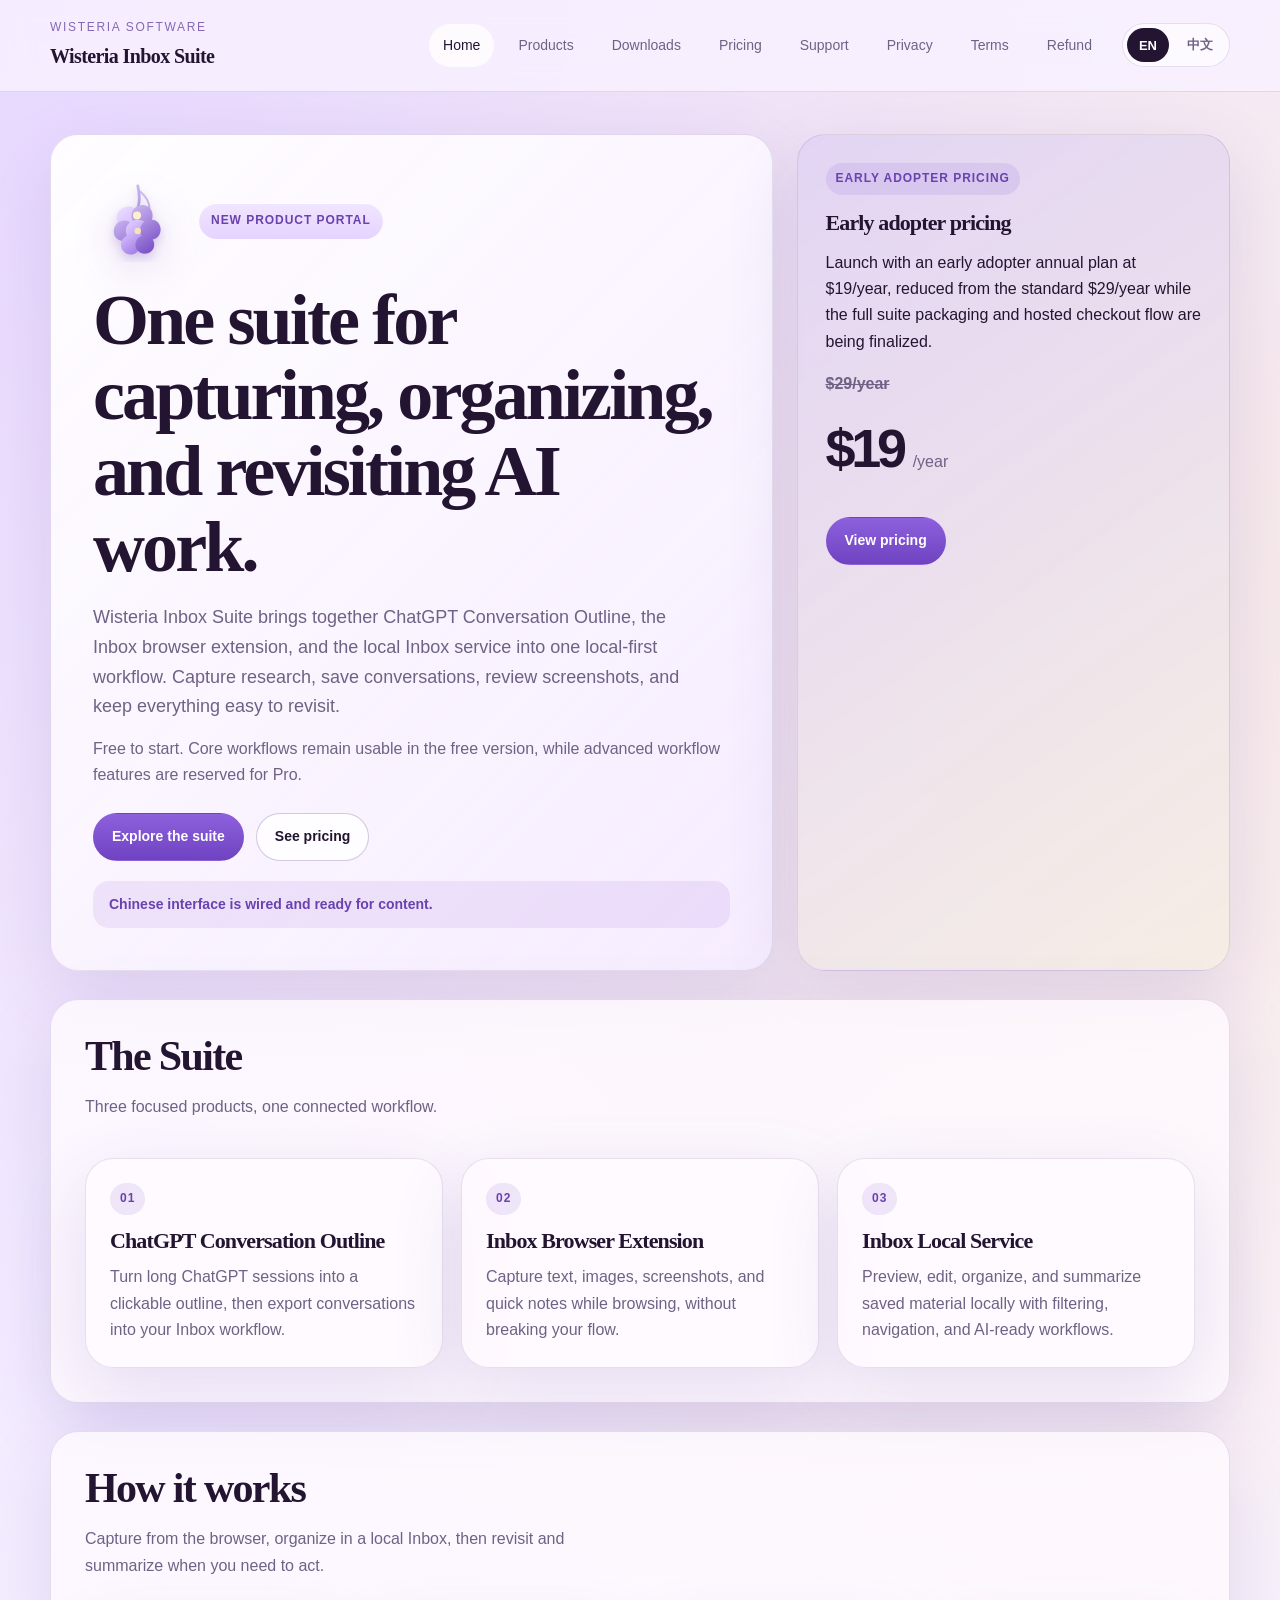
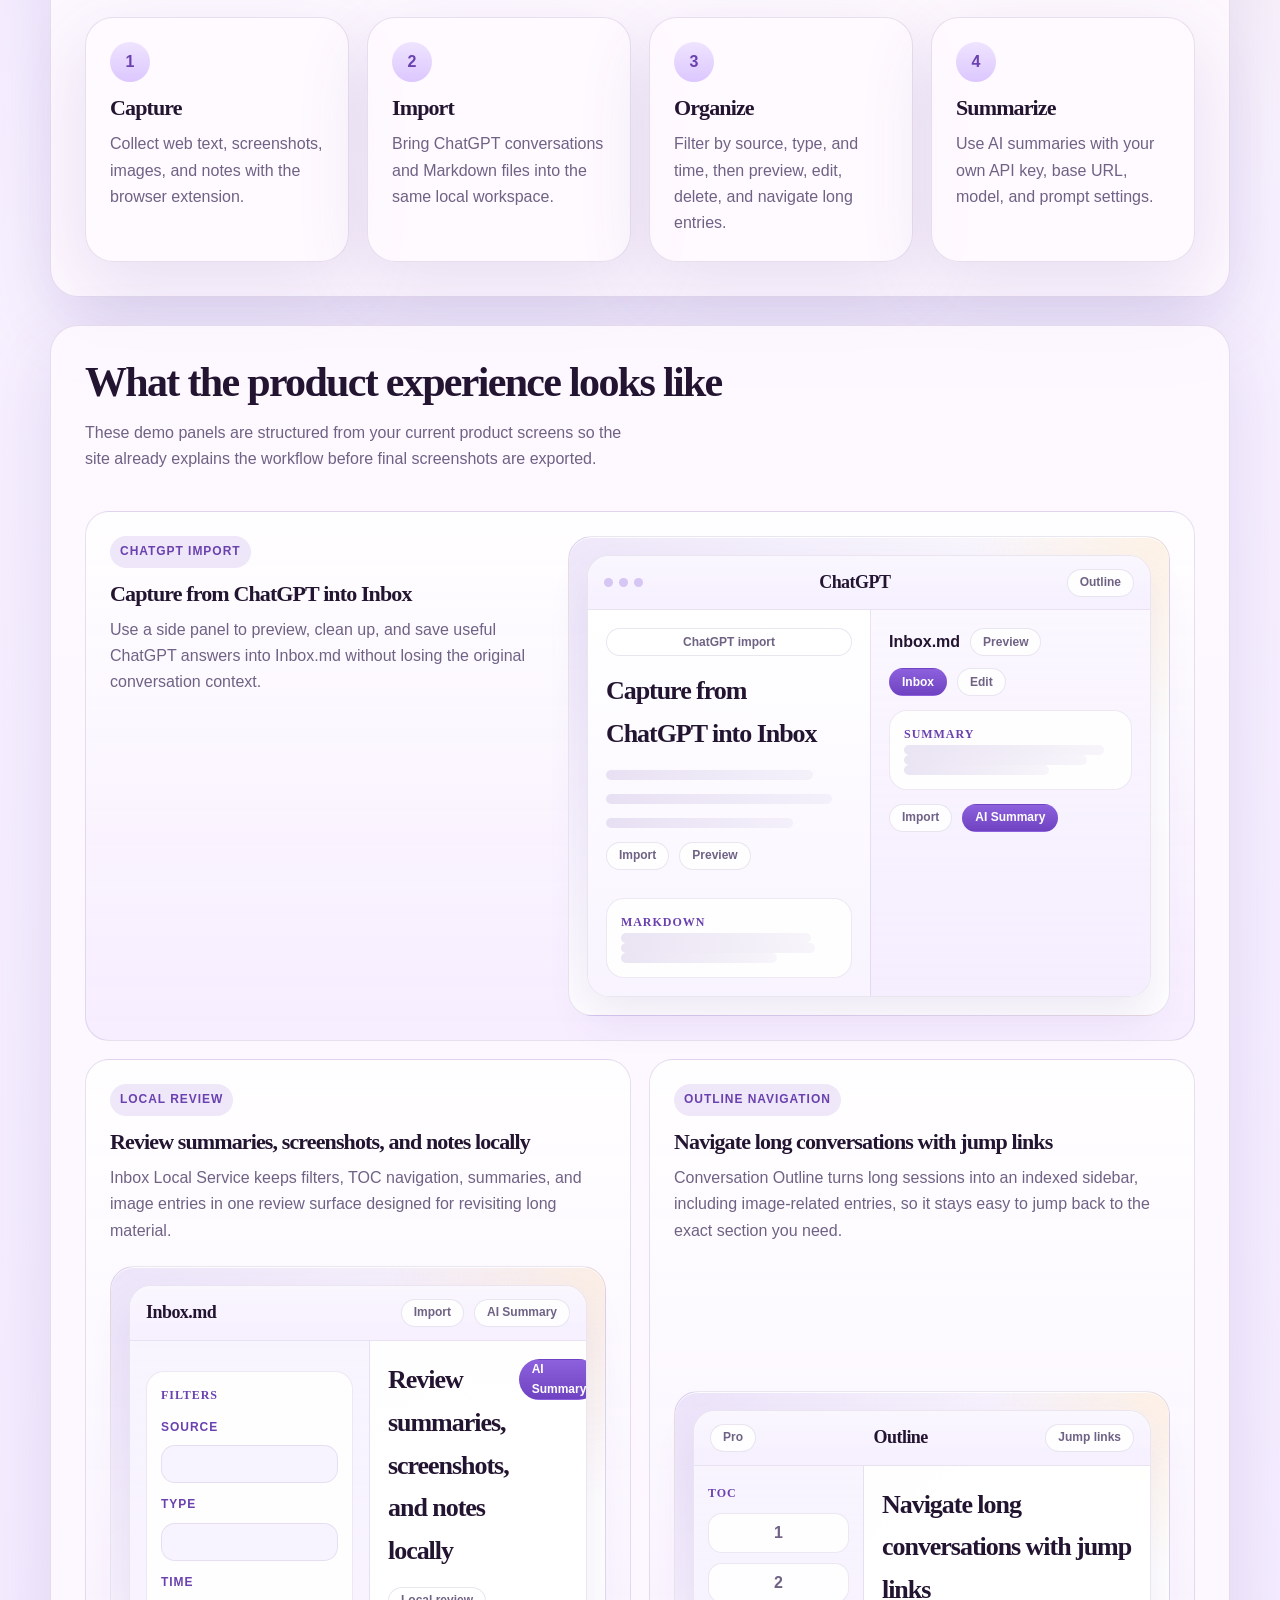
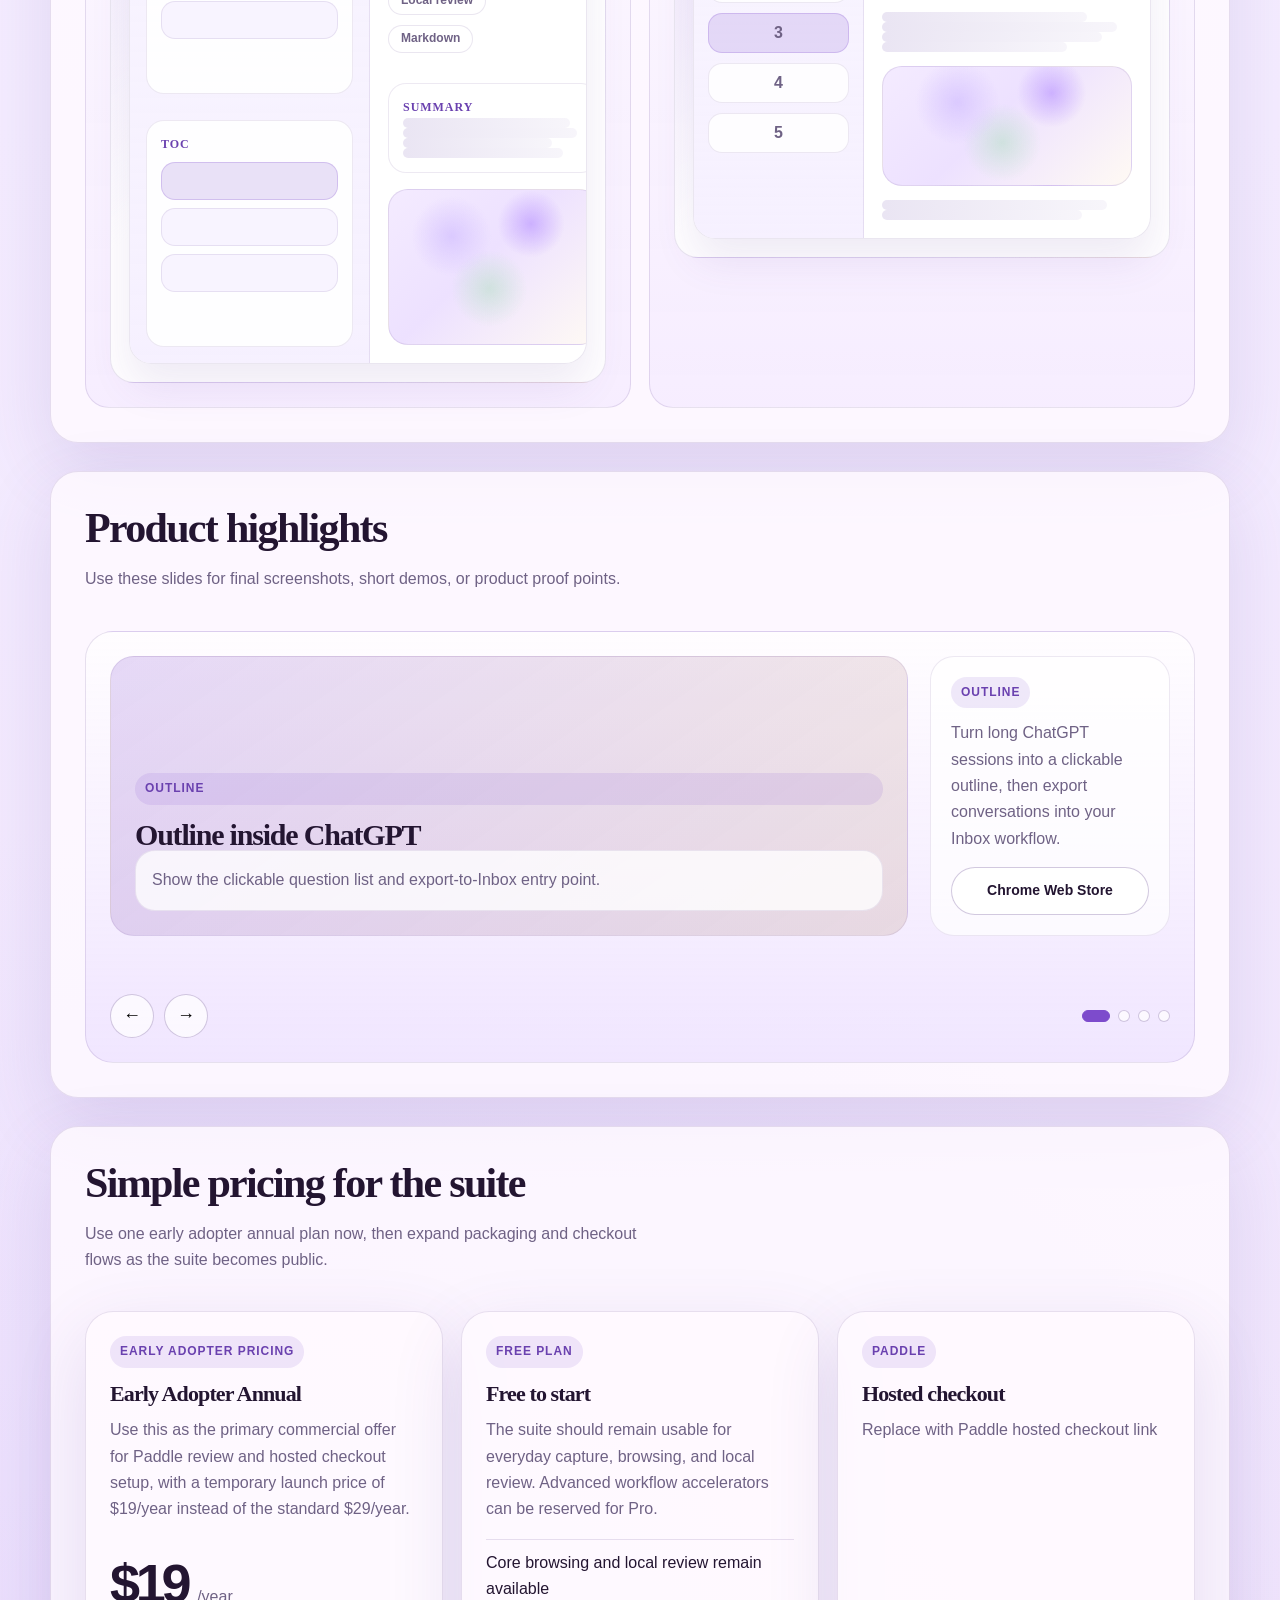
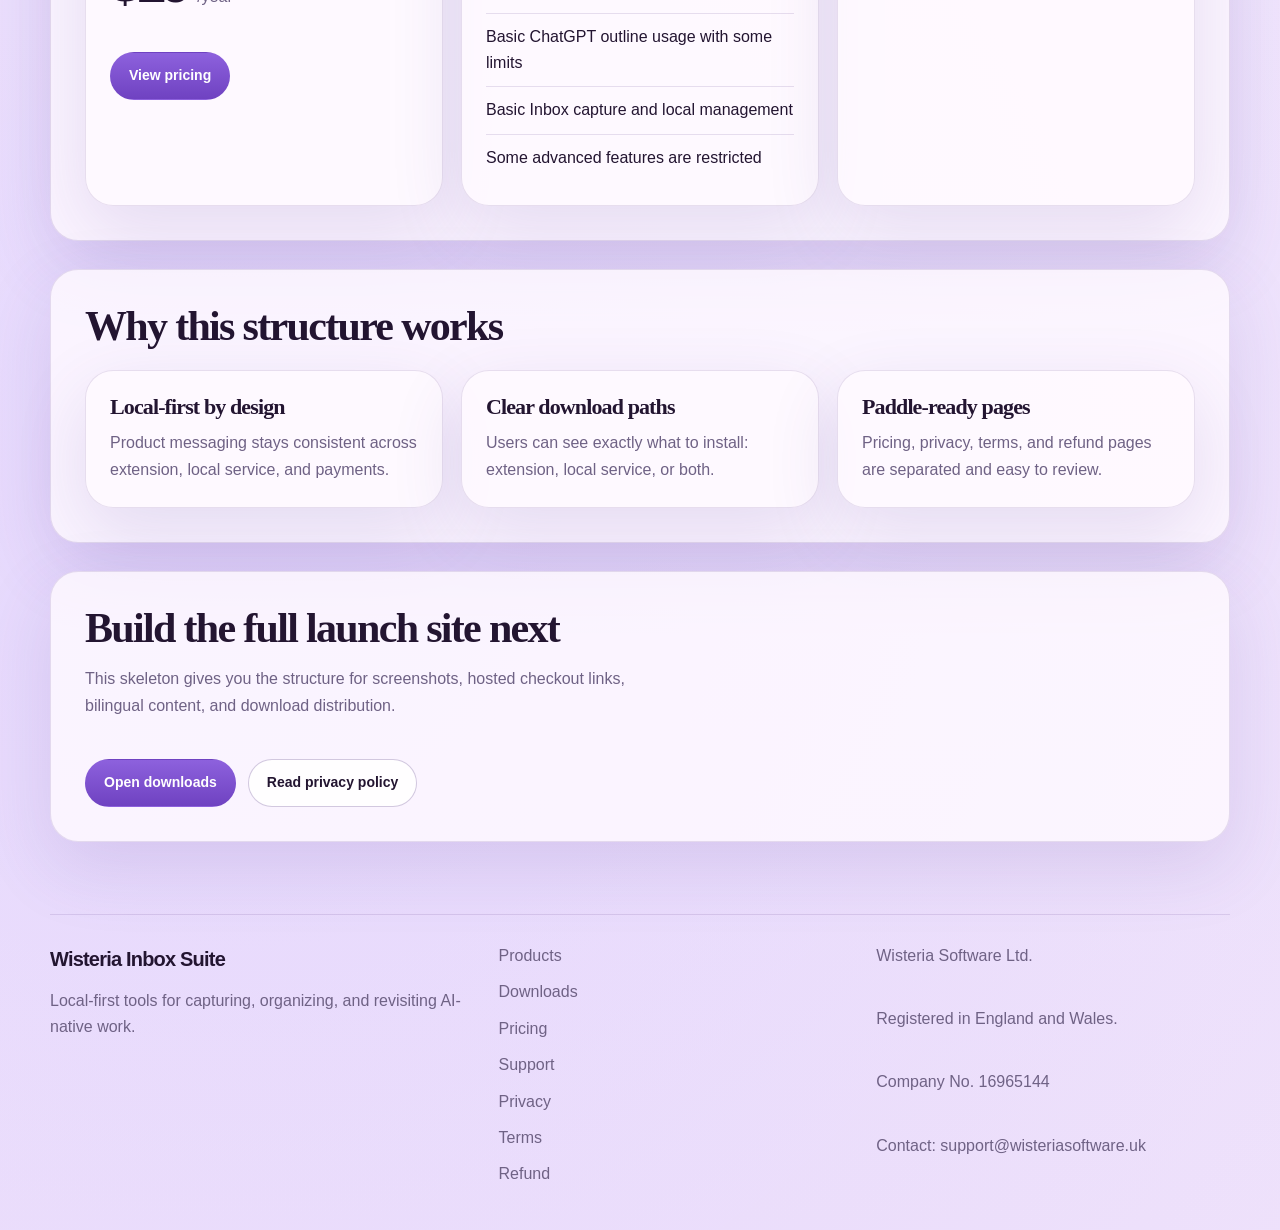
==== index.html @ 4bbb8d7e "first commit" ====
<!DOCTYPE html>
<html lang="en">
<head>
  <meta charset="UTF-8" />
  <meta name="viewport" content="width=device-width, initial-scale=1.0" />
  <title>Wisteria Inbox Suite</title>
  <meta name="description" content="Wisteria Inbox Suite product portal." />
  <link rel="icon" type="image/svg+xml" href="./assets/img/wisteria-bloom.svg" />
  <link rel="stylesheet" href="./assets/css/site.css" />
</head>
<body data-page="home" data-root="." data-title-key="home.title" data-description-key="home.description">
  <div id="site-header"></div>

  <main>
    <div class="shell page-stack">
      <section class="hero-grid">
        <div class="hero-panel">
          <div class="hero-mark">
            <img class="hero-mark-icon" src="./assets/img/wisteria-bloom.svg" alt="Wisteria flower icon" />
            <div class="eyebrow" data-i18n="home.eyebrow"></div>
          </div>
          <h1 data-i18n="home.heroTitle"></h1>
          <p class="lead" data-i18n="home.heroBody"></p>
          <p class="muted" style="margin-top:14px;" data-i18n="home.heroNote"></p>
          <div class="hero-actions">
            <a class="btn" href="./products/index.html" data-i18n="home.heroPrimary"></a>
            <a class="btn-secondary" href="./pricing/index.html" data-i18n="home.heroSecondary"></a>
          </div>
          <div class="notice-strip" data-i18n="common.localizedDraft"></div>
        </div>

        <aside class="hero-sidecard">
          <div class="card-tag" data-i18n="common.earlyAdopter"></div>
          <h3 style="margin-top:16px;" data-i18n="home.heroCardTitle"></h3>
          <p data-i18n="home.heroCardBody"></p>
          <div class="price-block">
            <div class="price-stack">
              <div class="price-original" data-i18n="common.originalAnnualPrice"></div>
              <div class="price-row">
                <div class="price-value">$19</div>
                <div class="muted" data-i18n="common.annualSuffix"></div>
              </div>
            </div>
          </div>
          <div class="button-row">
            <a class="btn" href="./pricing/index.html" data-i18n="common.viewPricing"></a>
          </div>
        </aside>
      </section>

      <section class="section-panel">
        <div class="section-head">
          <div>
            <h2 data-i18n="home.suiteTitle"></h2>
            <p class="section-copy" data-i18n="home.suiteBody"></p>
          </div>
        </div>
        <div class="grid-3">
          <article class="card">
            <div class="card-tag">01</div>
            <h3 style="margin-top:14px;" data-i18n="home.suite1Title"></h3>
            <p data-i18n="home.suite1Body"></p>
          </article>
          <article class="card">
            <div class="card-tag">02</div>
            <h3 style="margin-top:14px;" data-i18n="home.suite2Title"></h3>
            <p data-i18n="home.suite2Body"></p>
          </article>
          <article class="card">
            <div class="card-tag">03</div>
            <h3 style="margin-top:14px;" data-i18n="home.suite3Title"></h3>
            <p data-i18n="home.suite3Body"></p>
          </article>
        </div>
      </section>

      <section class="section-panel">
        <div class="section-head">
          <div>
            <h2 data-i18n="home.workflowTitle"></h2>
            <p class="section-copy" data-i18n="home.workflowBody"></p>
          </div>
        </div>
        <div class="grid-4">
          <article class="card">
            <div class="workflow-index">1</div>
            <h3 style="margin-top:14px;" data-i18n="home.workflow1Title"></h3>
            <p data-i18n="home.workflow1Body"></p>
          </article>
          <article class="card">
            <div class="workflow-index">2</div>
            <h3 style="margin-top:14px;" data-i18n="home.workflow2Title"></h3>
            <p data-i18n="home.workflow2Body"></p>
          </article>
          <article class="card">
            <div class="workflow-index">3</div>
            <h3 style="margin-top:14px;" data-i18n="home.workflow3Title"></h3>
            <p data-i18n="home.workflow3Body"></p>
          </article>
          <article class="card">
            <div class="workflow-index">4</div>
            <h3 style="margin-top:14px;" data-i18n="home.workflow4Title"></h3>
            <p data-i18n="home.workflow4Body"></p>
          </article>
        </div>
      </section>

      <section class="section-panel">
        <div class="section-head">
          <div>
            <h2 data-i18n="home.tourTitle"></h2>
            <p class="section-copy" data-i18n="home.tourBody"></p>
          </div>
        </div>
        <div class="tour-grid">
          <article class="story-card is-wide">
            <div class="story-copy">
              <div class="card-tag" data-i18n="home.storyTag1"></div>
              <h3 style="margin-top:14px;" data-i18n="home.story1Title"></h3>
              <p data-i18n="home.story1Body"></p>
            </div>
            <div class="demo-surface demo-split">
              <div class="demo-window">
                <div class="demo-toolbar">
                  <div class="demo-dots">
                    <span class="demo-dot"></span>
                    <span class="demo-dot"></span>
                    <span class="demo-dot"></span>
                  </div>
                  <div class="demo-toolbar-title" data-i18n="demo.chatgpt"></div>
                  <div class="demo-toolbar-chip" data-i18n="demo.outline"></div>
                </div>
                <div class="demo-chat-layout">
                  <div class="demo-conversation">
                    <div class="demo-pill" data-i18n="home.storyTag1"></div>
                    <div class="demo-heading" data-i18n="home.story1Title"></div>
                    <div class="demo-line" style="width: 84%;"></div>
                    <div class="demo-line" style="width: 92%;"></div>
                    <div class="demo-line" style="width: 76%;"></div>
                    <div class="demo-bubble-row">
                      <div class="demo-bubble" data-i18n="demo.import"></div>
                      <div class="demo-bubble" data-i18n="demo.preview"></div>
                    </div>
                    <div class="demo-card-block">
                      <div class="demo-subtitle" data-i18n="demo.markdown"></div>
                      <div class="demo-line" style="width: 88%;"></div>
                      <div class="demo-line" style="width: 90%;"></div>
                      <div class="demo-line" style="width: 72%;"></div>
                    </div>
                  </div>
                  <aside class="demo-sidepanel">
                    <div class="demo-sidehead">
                      <strong data-i18n="demo.inboxMd"></strong>
                      <span class="demo-toolbar-chip" data-i18n="demo.preview"></span>
                    </div>
                    <div class="demo-tabs">
                      <span class="demo-mini-tab is-active" data-i18n="demo.inbox"></span>
                      <span class="demo-mini-tab" data-i18n="demo.edit"></span>
                    </div>
                    <div class="demo-card-block">
                      <div class="demo-subtitle" data-i18n="demo.summary"></div>
                      <div class="demo-line" style="width: 94%;"></div>
                      <div class="demo-line" style="width: 86%;"></div>
                      <div class="demo-line" style="width: 68%;"></div>
                    </div>
                    <div class="demo-action-row">
                      <span class="demo-badge" data-i18n="demo.import"></span>
                      <span class="demo-badge demo-badge-accent" data-i18n="demo.aiSummary"></span>
                    </div>
                  </aside>
                </div>
              </div>
            </div>
          </article>

          <article class="story-card">
            <div class="story-copy">
              <div class="card-tag" data-i18n="home.storyTag2"></div>
              <h3 style="margin-top:14px;" data-i18n="home.story2Title"></h3>
              <p data-i18n="home.story2Body"></p>
            </div>
            <div class="demo-surface demo-local">
              <div class="demo-window">
                <div class="demo-toolbar">
                  <div class="demo-toolbar-title" data-i18n="demo.inboxMd"></div>
                  <div class="demo-toolbar-actions">
                    <span class="demo-toolbar-chip" data-i18n="demo.import"></span>
                    <span class="demo-toolbar-chip" data-i18n="demo.aiSummary"></span>
                  </div>
                </div>
                <div class="demo-local-layout">
                  <aside class="demo-left-rail">
                    <div class="demo-rail-card">
                      <div class="demo-subtitle" data-i18n="demo.filters"></div>
                      <div class="demo-filter-label" data-i18n="demo.source"></div>
                      <div class="demo-select"></div>
                      <div class="demo-filter-label" data-i18n="demo.type"></div>
                      <div class="demo-select"></div>
                      <div class="demo-filter-label" data-i18n="demo.time"></div>
                      <div class="demo-select"></div>
                    </div>
                    <div class="demo-rail-card">
                      <div class="demo-subtitle" data-i18n="demo.toc"></div>
                      <div class="demo-toc-item is-active"></div>
                      <div class="demo-toc-item"></div>
                      <div class="demo-toc-item"></div>
                    </div>
                  </aside>
                  <div class="demo-main-panel">
                    <div class="demo-content-head">
                      <div>
                        <div class="demo-heading" data-i18n="home.story2Title"></div>
                        <div class="demo-meta-row">
                          <span class="demo-meta-chip" data-i18n="demo.localReview"></span>
                          <span class="demo-meta-chip" data-i18n="demo.markdown"></span>
                        </div>
                      </div>
                      <span class="demo-badge demo-badge-accent" data-i18n="demo.aiSummary"></span>
                    </div>
                    <div class="demo-summary-card">
                      <div class="demo-subtitle" data-i18n="demo.summary"></div>
                      <div class="demo-line" style="width: 92%;"></div>
                      <div class="demo-line" style="width: 96%;"></div>
                      <div class="demo-line" style="width: 82%;"></div>
                      <div class="demo-line" style="width: 88%;"></div>
                    </div>
                    <div class="demo-image-card"></div>
                  </div>
                </div>
              </div>
            </div>
          </article>

          <article class="story-card">
            <div class="story-copy">
              <div class="card-tag" data-i18n="home.storyTag3"></div>
              <h3 style="margin-top:14px;" data-i18n="home.story3Title"></h3>
              <p data-i18n="home.story3Body"></p>
            </div>
            <div class="demo-surface demo-outline-nav">
              <div class="demo-window">
                <div class="demo-toolbar">
                  <div class="demo-toolbar-chip" data-i18n="demo.pro"></div>
                  <div class="demo-toolbar-title" data-i18n="demo.outline"></div>
                  <div class="demo-toolbar-chip" data-i18n="demo.jumpLinks"></div>
                </div>
                <div class="demo-outline-layout">
                  <aside class="demo-outline-rail">
                    <div class="demo-rail-title" data-i18n="demo.toc"></div>
                    <div class="demo-number-item">1</div>
                    <div class="demo-number-item">2</div>
                    <div class="demo-number-item is-active">3</div>
                    <div class="demo-number-item">4</div>
                    <div class="demo-number-item">5</div>
                  </aside>
                  <div class="demo-outline-main">
                    <div class="demo-heading" data-i18n="home.story3Title"></div>
                    <div class="demo-line" style="width: 82%;"></div>
                    <div class="demo-line" style="width: 94%;"></div>
                    <div class="demo-line" style="width: 88%;"></div>
                    <div class="demo-line" style="width: 74%;"></div>
                    <div class="demo-image-banner"></div>
                    <div class="demo-line" style="width: 90%;"></div>
                    <div class="demo-line" style="width: 80%;"></div>
                  </div>
                </div>
              </div>
            </div>
          </article>
        </div>
      </section>

      <section class="section-panel">
        <div class="section-head">
          <div>
            <h2 data-i18n="home.carouselTitle"></h2>
            <p class="section-copy" data-i18n="home.carouselBody"></p>
          </div>
        </div>
        <div class="carousel-shell" data-carousel>
          <div class="carousel-frame">
            <article class="carousel-slide">
              <div class="slide-visual">
                <div class="slide-tag" data-i18n="home.slideTag1"></div>
                <h3 class="slide-title" data-i18n="home.slide1Title"></h3>
                <div class="slide-caption">
                  <div class="muted" data-i18n="home.slide1Body"></div>
                </div>
              </div>
              <div class="slide-side">
                <div>
                  <div class="card-tag" data-i18n="home.slideTag1"></div>
                  <p class="slide-copy" data-i18n="home.suite1Body"></p>
                </div>
                <a class="btn-secondary" data-config-href="links.outlineChromeUrl" target="_blank" rel="noopener" data-i18n="common.chromeStore"></a>
              </div>
            </article>

            <article class="carousel-slide">
              <div class="slide-visual">
                <div class="slide-tag" data-i18n="home.slideTag2"></div>
                <h3 class="slide-title" data-i18n="home.slide2Title"></h3>
                <div class="slide-caption">
                  <div class="muted" data-i18n="home.slide2Body"></div>
                </div>
              </div>
              <div class="slide-side">
                <div>
                  <div class="card-tag" data-i18n="home.slideTag2"></div>
                  <p class="slide-copy" data-i18n="home.suite2Body"></p>
                </div>
                <a class="btn-ghost" data-config-href="links.inboxExtensionUrl" data-i18n="common.comingSoon"></a>
              </div>
            </article>

            <article class="carousel-slide">
              <div class="slide-visual">
                <div class="slide-tag" data-i18n="home.slideTag3"></div>
                <h3 class="slide-title" data-i18n="home.slide3Title"></h3>
                <div class="slide-caption">
                  <div class="muted" data-i18n="home.slide3Body"></div>
                </div>
              </div>
              <div class="slide-side">
                <div>
                  <div class="card-tag" data-i18n="home.slideTag3"></div>
                  <p class="slide-copy" data-i18n="home.suite3Body"></p>
                </div>
                <a class="btn-ghost" data-config-href="links.inboxLocalMacUrl" data-i18n="common.downloadMac"></a>
              </div>
            </article>

            <article class="carousel-slide">
              <div class="slide-visual">
                <div class="slide-tag" data-i18n="home.slideTag4"></div>
                <h3 class="slide-title" data-i18n="home.slide4Title"></h3>
                <div class="slide-caption">
                  <div class="muted" data-i18n="home.slide4Body"></div>
                </div>
              </div>
              <div class="slide-side">
                <div>
                  <div class="card-tag" data-i18n="home.slideTag4"></div>
                  <p class="slide-copy" data-i18n="home.workflow4Body"></p>
                </div>
                <a class="btn-secondary" href="./privacy/index.html" data-i18n="nav.privacy"></a>
              </div>
            </article>
          </div>

          <div class="carousel-controls">
            <div class="carousel-nav">
              <button class="icon-btn" type="button" data-carousel-prev aria-label="Previous slide">&#8592;</button>
              <button class="icon-btn" type="button" data-carousel-next aria-label="Next slide">&#8594;</button>
            </div>
            <div class="carousel-dots" data-carousel-dots></div>
          </div>
        </div>
      </section>

      <section class="section-panel">
        <div class="section-head">
          <div>
            <h2 data-i18n="home.pricingTitle"></h2>
            <p class="section-copy" data-i18n="home.pricingBody"></p>
          </div>
        </div>
        <div class="grid-3">
          <article class="card">
            <div class="card-tag" data-i18n="common.earlyAdopter"></div>
            <h3 style="margin-top:14px;" data-i18n="home.pricingCardTitle"></h3>
            <p data-i18n="home.pricingCardBody"></p>
            <div class="price-block">
              <div class="price-value">$19</div>
              <div class="muted" data-i18n="common.annualSuffix"></div>
            </div>
            <div class="button-row">
              <a class="btn" href="./pricing/index.html" data-i18n="common.viewPricing"></a>
            </div>
          </article>
          <article class="card">
            <div class="card-tag" data-i18n="common.freePlan"></div>
            <h3 style="margin-top:14px;" data-i18n="home.freeTitle"></h3>
            <p data-i18n="home.freeBody"></p>
            <ul class="list">
              <li data-i18n="home.freeFeature1"></li>
              <li data-i18n="home.freeFeature2"></li>
              <li data-i18n="home.freeFeature3"></li>
              <li data-i18n="home.freeFeature4"></li>
            </ul>
          </article>
          <article class="card">
            <div class="card-tag" data-i18n="common.paddle"></div>
            <h3 style="margin-top:14px;" data-i18n="pricing.checkoutCardTitle"></h3>
            <p data-i18n="common.checkoutPlaceholder"></p>
          </article>
        </div>
      </section>

      <section class="section-panel">
        <div class="section-head">
          <div>
            <h2 data-i18n="home.featureTitle"></h2>
          </div>
        </div>
        <div class="grid-3">
          <article class="card">
            <h3 data-i18n="home.feature1Title"></h3>
            <p data-i18n="home.feature1Body"></p>
          </article>
          <article class="card">
            <h3 data-i18n="home.feature2Title"></h3>
            <p data-i18n="home.feature2Body"></p>
          </article>
          <article class="card">
            <h3 data-i18n="home.feature3Title"></h3>
            <p data-i18n="home.feature3Body"></p>
          </article>
        </div>
      </section>

      <section class="section-panel">
        <div class="section-head">
          <div>
            <h2 data-i18n="home.ctaTitle"></h2>
            <p class="section-copy" data-i18n="home.ctaBody"></p>
          </div>
        </div>
        <div class="section-actions">
          <a class="btn" href="./downloads/index.html" data-i18n="home.ctaPrimary"></a>
          <a class="btn-secondary" href="./privacy/index.html" data-i18n="home.ctaSecondary"></a>
        </div>
      </section>
    </div>
  </main>

  <div id="site-footer"></div>

  <script src="./assets/data/site.config.js"></script>
  <script src="./assets/data/site.en.js"></script>
  <script src="./assets/data/site.zh.js"></script>
  <script src="./assets/js/i18n.js"></script>
  <script src="./assets/js/site.js"></script>
</body>
</html>
---- assets/css/site.css ----
:root {
  --bg: #f5efff;
  --bg-strong: #fcf8ff;
  --surface: rgba(255, 250, 255, 0.8);
  --surface-strong: rgba(255, 252, 255, 0.94);
  --ink: #231531;
  --ink-soft: #6f6285;
  --line: rgba(107, 78, 150, 0.16);
  --line-strong: rgba(107, 78, 150, 0.3);
  --accent: #7d4bcc;
  --accent-strong: #6032a9;
  --accent-soft: #eadcff;
  --accent-alt: #b58a2f;
  --success: #4d8976;
  --max: 1180px;
  --radius-lg: 28px;
  --radius-md: 18px;
  --shadow: 0 24px 72px rgba(95, 64, 153, 0.14);
}

* {
  box-sizing: border-box;
}

html {
  scroll-behavior: smooth;
}

body {
  margin: 0;
  color: var(--ink);
  background:
    radial-gradient(circle at top left, rgba(223, 204, 255, 0.72), transparent 30%),
    radial-gradient(circle at 86% 10%, rgba(255, 234, 201, 0.52), transparent 22%),
    radial-gradient(circle at 18% 88%, rgba(214, 198, 255, 0.38), transparent 24%),
    linear-gradient(180deg, #fbf7ff 0%, #f4ecff 55%, #eee1fb 100%);
  font: 16px/1.65 "Segoe UI", "Inter", "Helvetica Neue", Arial, sans-serif;
}

a {
  color: inherit;
  text-decoration: none;
}

img {
  max-width: 100%;
}

.shell {
  width: min(var(--max), calc(100% - 32px));
  margin: 0 auto;
}

.site-header {
  position: sticky;
  top: 0;
  z-index: 30;
  backdrop-filter: blur(14px);
  background: rgba(248, 241, 255, 0.84);
  border-bottom: 1px solid var(--line);
}

.nav-shell {
  display: flex;
  align-items: center;
  justify-content: space-between;
  gap: 20px;
  padding: 18px 0;
}

.brand-lockup {
  display: inline-flex;
  flex-direction: column;
  gap: 2px;
}

.brand-kicker {
  font-size: 12px;
  letter-spacing: 0.14em;
  text-transform: uppercase;
  color: #8468b6;
}

.brand-name {
  font-size: 20px;
  font-weight: 800;
  letter-spacing: -0.03em;
  font-family: Georgia, "Times New Roman", serif;
}

.nav-cluster {
  display: flex;
  align-items: center;
  gap: 16px;
}

.site-nav {
  display: flex;
  align-items: center;
  gap: 10px;
  flex-wrap: wrap;
}

.nav-link {
  padding: 10px 14px;
  border-radius: 999px;
  font-size: 14px;
  color: var(--ink-soft);
}

.nav-link:hover,
.nav-link.is-active {
  color: var(--ink);
  background: rgba(255, 255, 255, 0.78);
}

.lang-switch {
  display: inline-flex;
  gap: 6px;
  padding: 4px;
  border: 1px solid var(--line);
  border-radius: 999px;
  background: rgba(255, 255, 255, 0.68);
}

.lang-btn {
  border: 0;
  border-radius: 999px;
  background: transparent;
  color: var(--ink-soft);
  padding: 8px 12px;
  cursor: pointer;
  font-size: 13px;
  font-weight: 600;
}

.lang-btn.is-active {
  color: #fff;
  background: var(--ink);
}

main {
  padding: 42px 0 72px;
}

.page-stack {
  display: flex;
  flex-direction: column;
  gap: 28px;
}

.hero-grid {
  display: grid;
  grid-template-columns: minmax(0, 1.25fr) minmax(320px, 0.75fr);
  gap: 24px;
  align-items: stretch;
}

.hero-panel,
.hero-sidecard,
.section-panel,
.card,
.legal-card,
.support-card {
  background: var(--surface);
  border: 1px solid var(--line);
  border-radius: var(--radius-lg);
  box-shadow: var(--shadow);
}

.hero-panel {
  padding: 42px;
  background:
    linear-gradient(135deg, rgba(255, 255, 255, 0.86), rgba(243, 233, 255, 0.76)),
    var(--surface);
}

.hero-sidecard {
  padding: 28px;
  background:
    linear-gradient(145deg, rgba(125, 75, 204, 0.22), rgba(181, 138, 47, 0.12)),
    var(--surface-strong);
}

.hero-mark {
  display: flex;
  align-items: center;
  gap: 18px;
  margin-bottom: 6px;
}

.hero-mark-icon {
  width: 88px;
  height: 88px;
  object-fit: contain;
  filter: drop-shadow(0 12px 20px rgba(109, 67, 179, 0.18));
}

.eyebrow {
  display: inline-flex;
  align-items: center;
  gap: 8px;
  padding: 8px 12px;
  border-radius: 999px;
  background: linear-gradient(180deg, #f1e6ff 0%, #e5d3ff 100%);
  color: #6a41af;
  font-size: 12px;
  font-weight: 700;
  letter-spacing: 0.08em;
  text-transform: uppercase;
  box-shadow: inset 0 1px 0 rgba(255, 255, 255, 0.92);
}

h1,
h2,
h3 {
  margin: 0;
  line-height: 1.05;
  letter-spacing: -0.04em;
  font-family: Georgia, "Times New Roman", serif;
}

h1 {
  font-size: clamp(40px, 7vw, 72px);
  margin-top: 18px;
}

h2 {
  font-size: clamp(28px, 4vw, 42px);
}

h3 {
  font-size: 22px;
}

.lead {
  margin: 18px 0 0;
  font-size: 18px;
  color: var(--ink-soft);
  max-width: 62ch;
}

.hero-actions,
.section-actions,
.button-row {
  display: flex;
  flex-wrap: wrap;
  gap: 12px;
  margin-top: 24px;
}

.btn,
.btn-secondary,
.btn-ghost {
  display: inline-flex;
  align-items: center;
  justify-content: center;
  min-height: 48px;
  padding: 0 18px;
  border-radius: 999px;
  font-weight: 700;
  font-size: 14px;
  border: 1px solid transparent;
}

.btn {
  background: linear-gradient(180deg, #8d61dd 0%, #6f42c1 100%);
  color: #fff;
}

.btn:hover {
  background: linear-gradient(180deg, #7f53d3 0%, #6032a9 100%);
}

.btn-secondary {
  color: var(--ink);
  background: rgba(255, 255, 255, 0.84);
  border-color: var(--line-strong);
}

.btn-ghost {
  color: var(--ink-soft);
  background: transparent;
  border-color: var(--line);
}

.metric {
  display: flex;
  flex-direction: column;
  gap: 10px;
  margin-top: 28px;
  padding-top: 24px;
  border-top: 1px solid var(--line);
}

.metric-value {
  font-size: 36px;
  font-weight: 800;
  letter-spacing: -0.06em;
}

.metric-copy,
.muted {
  color: var(--ink-soft);
}

.section-panel {
  padding: 34px;
}

.section-head {
  display: flex;
  justify-content: space-between;
  gap: 20px;
  align-items: end;
  margin-bottom: 22px;
}

.section-copy {
  max-width: 62ch;
  color: var(--ink-soft);
}

.grid-3,
.grid-4,
.legal-grid {
  display: grid;
  gap: 18px;
}

.grid-3 {
  grid-template-columns: repeat(3, minmax(0, 1fr));
}

.grid-4 {
  grid-template-columns: repeat(4, minmax(0, 1fr));
}

.card,
.legal-card,
.support-card {
  padding: 24px;
}

.card-tag,
.slide-tag {
  display: inline-flex;
  align-items: center;
  padding: 6px 10px;
  border-radius: 999px;
  background: rgba(125, 75, 204, 0.12);
  color: #6a41af;
  font-size: 12px;
  font-weight: 700;
  letter-spacing: 0.08em;
  text-transform: uppercase;
}

.card p,
.legal-card p,
.support-card p,
.slide-copy {
  margin: 12px 0 0;
  color: var(--ink-soft);
}

.workflow-index {
  width: 40px;
  height: 40px;
  border-radius: 50%;
  display: inline-flex;
  align-items: center;
  justify-content: center;
  background: linear-gradient(180deg, #efe4ff 0%, #dcc7ff 100%);
  color: #6a41af;
  font-weight: 800;
}

.tour-grid {
  display: grid;
  grid-template-columns: repeat(2, minmax(0, 1fr));
  gap: 18px;
}

.story-card,
.product-showcase {
  display: grid;
  gap: 22px;
  align-items: start;
  padding: 24px;
  border-radius: 24px;
  border: 1px solid var(--line);
  background:
    linear-gradient(180deg, rgba(255, 255, 255, 0.78), rgba(243, 233, 255, 0.72));
}

.story-card.is-wide {
  grid-column: 1 / -1;
  grid-template-columns: minmax(0, 0.84fr) minmax(0, 1.16fr);
}

.story-copy p {
  margin: 12px 0 0;
  color: var(--ink-soft);
}

.product-showcase {
  grid-template-columns: minmax(280px, 0.86fr) minmax(0, 1.14fr);
  margin-top: 18px;
}

.product-showcase:first-of-type {
  margin-top: 0;
}

.compact-list li {
  padding: 8px 0;
}

.demo-surface {
  position: relative;
  padding: 18px;
  border-radius: 24px;
  border: 1px solid rgba(107, 78, 150, 0.14);
  background:
    radial-gradient(circle at top right, rgba(255, 224, 188, 0.38), transparent 26%),
    linear-gradient(145deg, rgba(141, 99, 217, 0.14), rgba(255, 255, 255, 0.92) 55%);
  box-shadow: inset 0 1px 0 rgba(255, 255, 255, 0.84);
}

.demo-window {
  overflow: hidden;
  border-radius: 22px;
  border: 1px solid rgba(107, 78, 150, 0.14);
  background: rgba(255, 255, 255, 0.92);
  box-shadow: 0 22px 40px rgba(95, 64, 153, 0.1);
}

.demo-toolbar,
.demo-sidehead,
.demo-content-head,
.demo-toolbar-actions,
.demo-tabs,
.demo-bubble-row,
.demo-action-row,
.demo-meta-row,
.demo-dots {
  display: flex;
  align-items: center;
  gap: 10px;
}

.demo-toolbar {
  justify-content: space-between;
  padding: 12px 16px;
  border-bottom: 1px solid rgba(107, 78, 150, 0.12);
  background: linear-gradient(180deg, rgba(250, 247, 255, 0.98), rgba(243, 235, 255, 0.78));
}

.demo-toolbar-title,
.demo-heading,
.demo-subtitle,
.demo-rail-title {
  font-family: Georgia, "Times New Roman", serif;
}

.demo-toolbar-title {
  font-size: 18px;
  font-weight: 700;
  letter-spacing: -0.03em;
}

.demo-toolbar-chip,
.demo-pill,
.demo-mini-tab,
.demo-badge,
.demo-meta-chip,
.demo-bubble {
  display: inline-flex;
  align-items: center;
  justify-content: center;
  min-height: 28px;
  padding: 0 12px;
  border-radius: 999px;
  border: 1px solid rgba(107, 78, 150, 0.14);
  background: rgba(255, 255, 255, 0.86);
  color: var(--ink-soft);
  font-size: 12px;
  font-weight: 700;
}

.demo-badge-accent,
.demo-mini-tab.is-active {
  color: #fff;
  background: linear-gradient(180deg, #8d61dd 0%, #6f42c1 100%);
  border-color: transparent;
}

.demo-dots {
  gap: 6px;
}

.demo-dot {
  width: 9px;
  height: 9px;
  border-radius: 50%;
  background: #d6c6f3;
}

.demo-chat-layout,
.demo-local-layout,
.demo-outline-layout {
  display: grid;
}

.demo-chat-layout {
  grid-template-columns: minmax(0, 1.1fr) 280px;
}

.demo-conversation,
.demo-sidepanel,
.demo-main-panel,
.demo-outline-main {
  padding: 18px;
}

.demo-conversation {
  display: grid;
  gap: 14px;
  background: linear-gradient(180deg, rgba(255, 255, 255, 0.92), rgba(245, 238, 255, 0.64));
}

.demo-sidepanel {
  border-left: 1px solid rgba(107, 78, 150, 0.12);
  background: linear-gradient(180deg, rgba(251, 247, 255, 0.96), rgba(242, 234, 255, 0.82));
}

.demo-tabs {
  margin-top: 12px;
}

.demo-card-block,
.demo-summary-card,
.demo-rail-card {
  margin-top: 14px;
  padding: 14px;
  border-radius: 18px;
  border: 1px solid rgba(107, 78, 150, 0.12);
  background: rgba(255, 255, 255, 0.88);
}

.demo-heading {
  font-size: 26px;
  font-weight: 700;
  letter-spacing: -0.04em;
}

.demo-subtitle,
.demo-rail-title,
.demo-filter-label {
  font-size: 12px;
  font-weight: 800;
  letter-spacing: 0.08em;
  text-transform: uppercase;
  color: #6a41af;
}

.demo-filter-label {
  margin-top: 12px;
}

.demo-line {
  height: 10px;
  border-radius: 999px;
  background: linear-gradient(90deg, rgba(123, 92, 180, 0.16), rgba(123, 92, 180, 0.06));
}

.demo-select,
.demo-toc-item {
  margin-top: 8px;
  height: 38px;
  border-radius: 14px;
  border: 1px solid rgba(107, 78, 150, 0.12);
  background: rgba(248, 244, 255, 0.92);
}

.demo-toc-item.is-active,
.demo-number-item.is-active {
  background: rgba(125, 75, 204, 0.16);
  border-color: rgba(125, 75, 204, 0.22);
}

.demo-action-row,
.demo-meta-row {
  flex-wrap: wrap;
  margin-top: 14px;
}

.demo-local-layout {
  grid-template-columns: 240px minmax(0, 1fr);
}

.demo-left-rail {
  display: grid;
  gap: 12px;
  padding: 16px;
  border-right: 1px solid rgba(107, 78, 150, 0.12);
  background: linear-gradient(180deg, rgba(248, 244, 255, 0.92), rgba(243, 236, 255, 0.76));
}

.demo-main-panel {
  display: grid;
  gap: 16px;
}

.demo-content-head {
  justify-content: space-between;
  align-items: start;
}

.demo-image-card,
.demo-image-banner {
  border-radius: 20px;
  border: 1px solid rgba(107, 78, 150, 0.14);
  background:
    radial-gradient(circle at 30% 30%, rgba(216, 198, 255, 0.88), transparent 22%),
    radial-gradient(circle at 68% 22%, rgba(196, 164, 255, 0.8), transparent 18%),
    radial-gradient(circle at 48% 64%, rgba(186, 223, 202, 0.6), transparent 26%),
    linear-gradient(135deg, #f4ebff 0%, #ede1ff 45%, #fffaf4 100%);
}

.demo-image-card {
  min-height: 156px;
}

.demo-image-banner {
  min-height: 120px;
  margin: 14px 0;
}

.demo-outline-layout {
  grid-template-columns: 170px minmax(0, 1fr);
}

.demo-outline-rail {
  padding: 18px 14px;
  border-right: 1px solid rgba(107, 78, 150, 0.12);
  background: linear-gradient(180deg, rgba(248, 244, 255, 0.92), rgba(243, 236, 255, 0.76));
}

.demo-number-item {
  display: flex;
  align-items: center;
  justify-content: center;
  margin-top: 10px;
  height: 40px;
  border-radius: 14px;
  border: 1px solid rgba(107, 78, 150, 0.12);
  background: rgba(255, 255, 255, 0.84);
  color: var(--ink-soft);
  font-weight: 700;
}

.carousel-shell {
  padding: 24px;
  border-radius: var(--radius-lg);
  background: linear-gradient(180deg, rgba(255, 255, 255, 0.68), rgba(239, 228, 255, 0.92));
  border: 1px solid var(--line);
}

.carousel-frame {
  position: relative;
  min-height: 320px;
  overflow: hidden;
}

.carousel-slide {
  display: none;
  grid-template-columns: minmax(0, 1fr) 240px;
  gap: 22px;
  align-items: stretch;
}

.carousel-slide.is-active {
  display: grid;
}

.slide-visual {
  border-radius: 24px;
  min-height: 280px;
  background:
    linear-gradient(145deg, rgba(141, 99, 217, 0.22), rgba(181, 138, 47, 0.14)),
    linear-gradient(180deg, #fffaff 0%, #f0e6ff 100%);
  border: 1px solid rgba(107, 78, 150, 0.12);
  padding: 24px;
  display: flex;
  flex-direction: column;
  justify-content: end;
}

.slide-caption {
  border-radius: 20px;
  background: rgba(255, 255, 255, 0.78);
  border: 1px solid rgba(107, 78, 150, 0.12);
  padding: 16px;
}

.slide-side {
  border-radius: 24px;
  background: rgba(255, 255, 255, 0.72);
  border: 1px solid rgba(107, 78, 150, 0.12);
  padding: 20px;
  display: flex;
  flex-direction: column;
  justify-content: space-between;
}

.slide-title {
  margin-top: 14px;
  font-size: 30px;
}

.carousel-controls {
  margin-top: 18px;
  display: flex;
  align-items: center;
  justify-content: space-between;
  gap: 20px;
}

.carousel-nav {
  display: flex;
  gap: 10px;
}

.icon-btn,
.dot {
  border: 1px solid var(--line-strong);
  background: rgba(255, 255, 255, 0.72);
}

.icon-btn {
  width: 44px;
  height: 44px;
  border-radius: 50%;
  cursor: pointer;
  font-size: 18px;
}

.carousel-dots {
  display: flex;
  gap: 8px;
  align-items: center;
}

.dot {
  width: 12px;
  height: 12px;
  border-radius: 999px;
  padding: 0;
  cursor: pointer;
}

.dot.is-active {
  width: 28px;
  background: var(--accent);
  border-color: var(--accent);
}

.price-block {
  display: flex;
  align-items: baseline;
  gap: 10px;
  margin-top: 16px;
}

.price-stack {
  display: flex;
  flex-direction: column;
  gap: 6px;
}

.price-row {
  display: flex;
  align-items: baseline;
  gap: 10px;
}

.price-original {
  color: var(--ink-soft);
  text-decoration: line-through;
  font-weight: 700;
}

.price-value {
  font-size: 54px;
  font-weight: 900;
  letter-spacing: -0.08em;
}

.list {
  margin: 16px 0 0;
  padding: 0;
  list-style: none;
}

.list li {
  padding: 10px 0;
  border-top: 1px solid var(--line);
}

.site-footer {
  padding: 0 0 42px;
}

.footer-grid {
  display: grid;
  grid-template-columns: 1.2fr 1fr 1fr;
  gap: 24px;
  padding: 28px 0 0;
  border-top: 1px solid var(--line);
}

.footer-brand {
  font-size: 20px;
  font-weight: 800;
  letter-spacing: -0.04em;
}

.footer-copy {
  color: var(--ink-soft);
  margin: 12px 0 0;
}

.footer-links {
  display: grid;
  gap: 10px;
}

.footer-links a {
  color: var(--ink-soft);
}

.footer-meta {
  display: grid;
  gap: 8px;
  color: var(--ink-soft);
}

.page-hero,
.legal-hero {
  padding: 38px;
}

.legal-grid {
  grid-template-columns: repeat(2, minmax(0, 1fr));
}

.notice-strip {
  margin-top: 20px;
  padding: 12px 16px;
  border-radius: 16px;
  background: rgba(125, 75, 204, 0.1);
  color: #6a41af;
  font-size: 14px;
  font-weight: 600;
}

@media (max-width: 1040px) {
  .hero-grid,
  .grid-3,
  .grid-4,
  .footer-grid,
  .legal-grid,
  .carousel-slide,
  .tour-grid,
  .story-card.is-wide,
  .product-showcase,
  .demo-chat-layout,
  .demo-local-layout,
  .demo-outline-layout {
    grid-template-columns: 1fr;
  }

  .nav-shell,
  .nav-cluster {
    align-items: flex-start;
    flex-direction: column;
  }
}

@media (max-width: 720px) {
  .hero-panel,
  .hero-sidecard,
  .section-panel,
  .page-hero,
  .legal-hero,
  .card,
  .legal-card,
  .support-card {
    padding: 24px;
  }

  .hero-mark {
    gap: 12px;
  }

  .hero-mark-icon {
    width: 64px;
    height: 64px;
  }

  .story-card,
  .product-showcase {
    padding: 18px;
  }

  .demo-sidepanel,
  .demo-left-rail,
  .demo-outline-rail {
    border-left: 0;
    border-right: 0;
    border-top: 1px solid rgba(107, 78, 150, 0.12);
  }

  h1 {
    font-size: 42px;
  }

  .lead {
    font-size: 16px;
  }

  main {
    padding-top: 24px;
  }
}
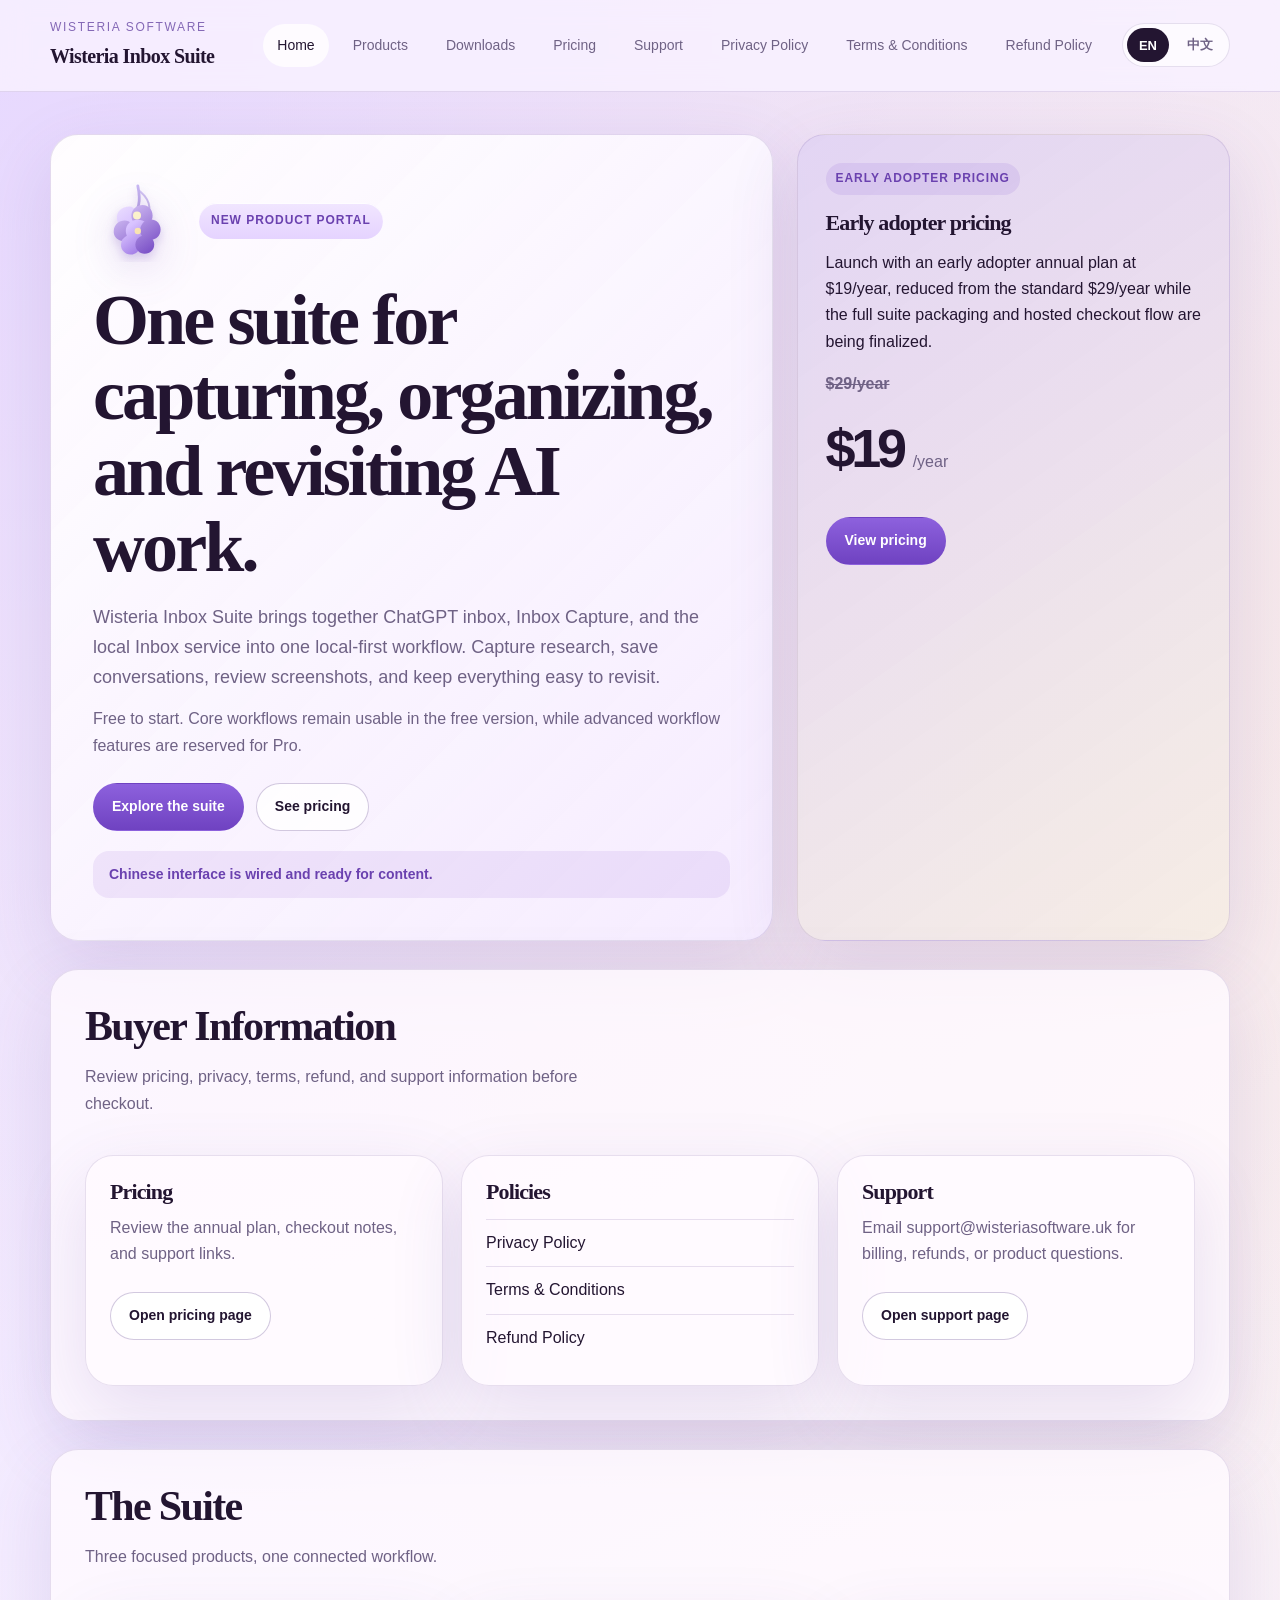
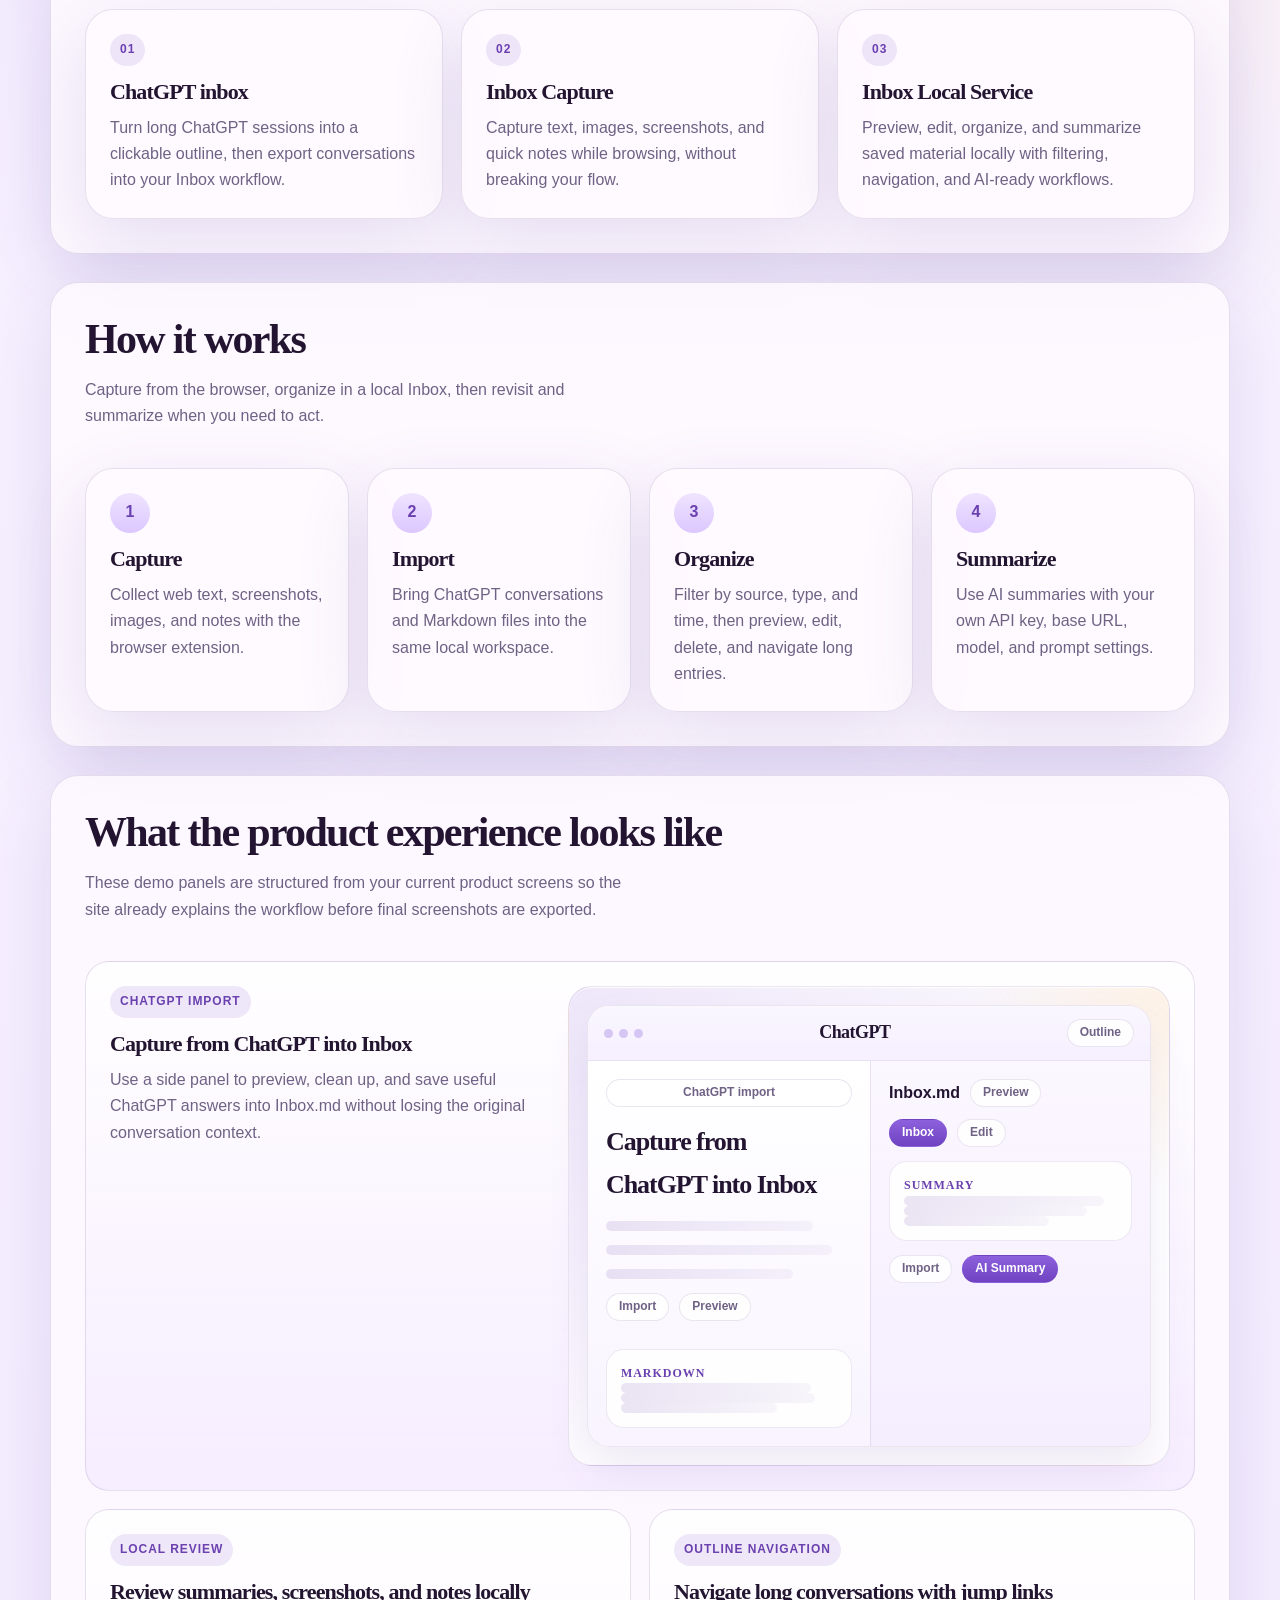
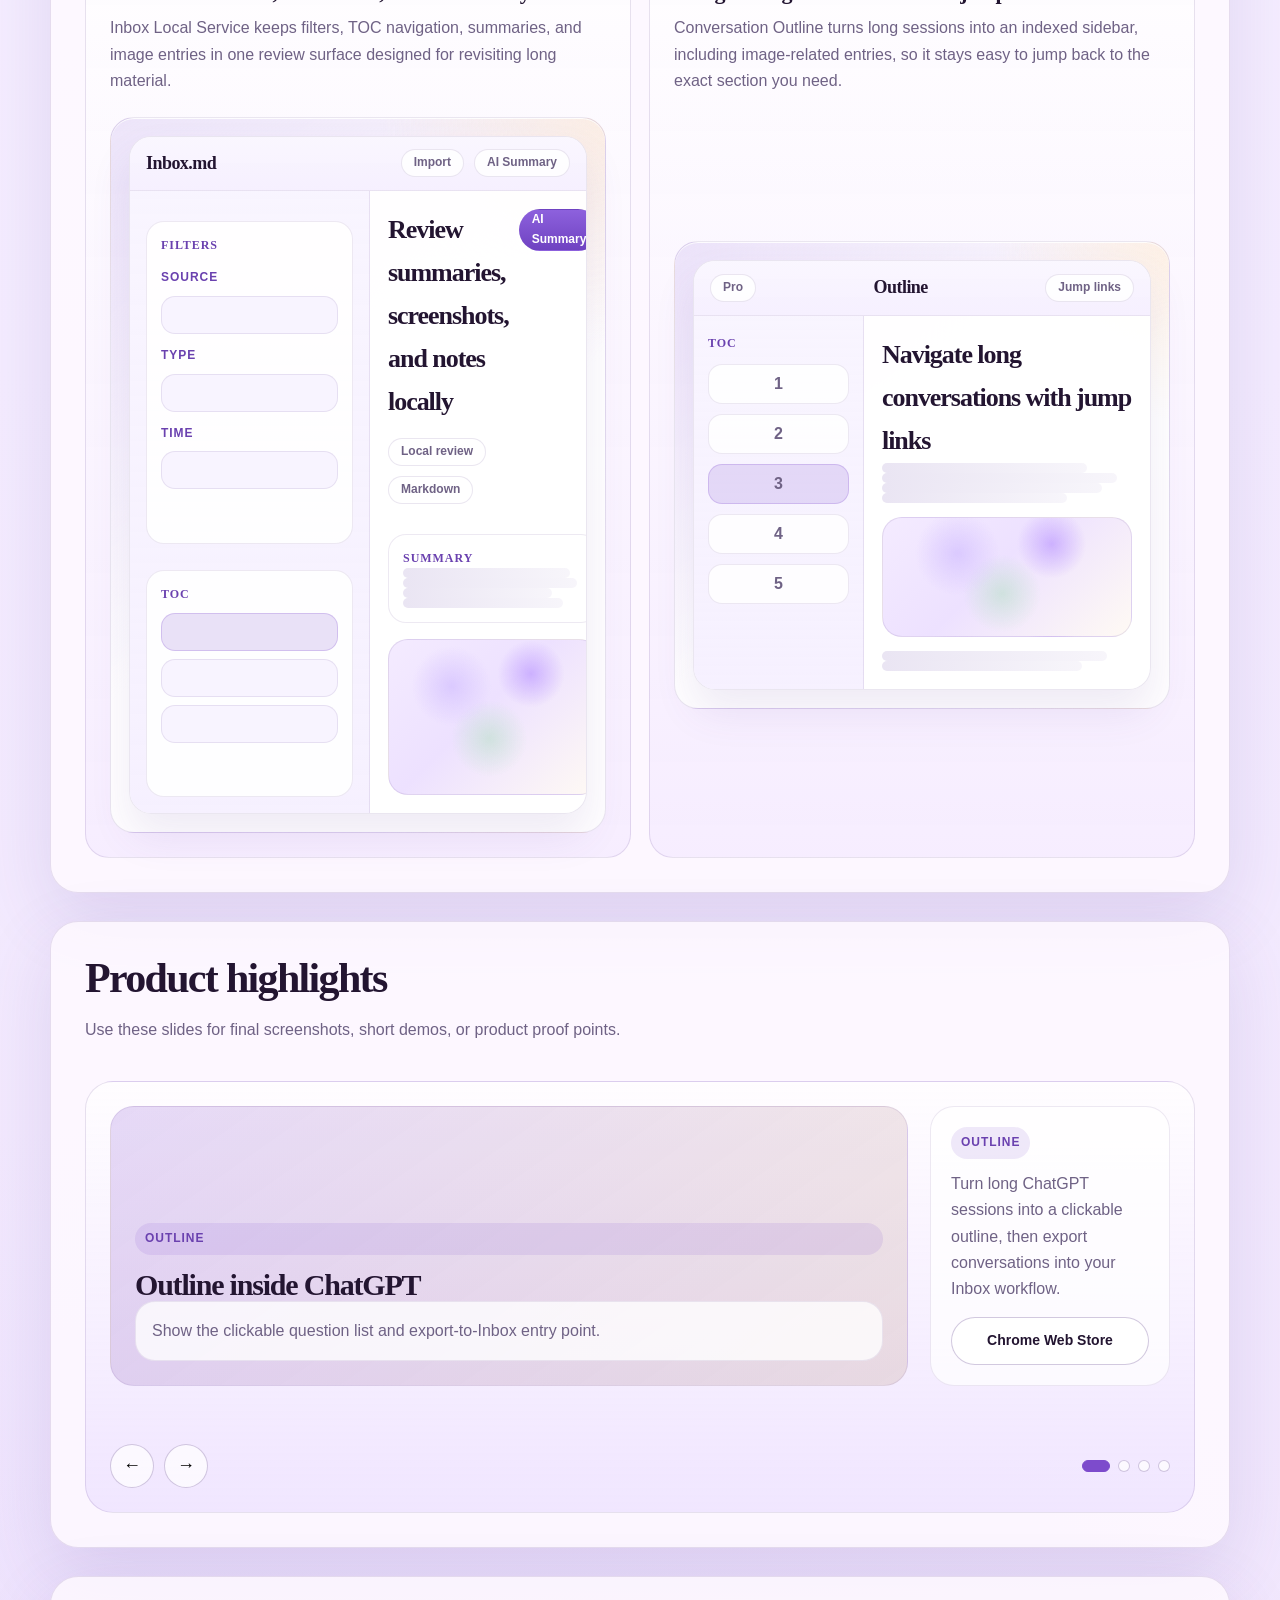
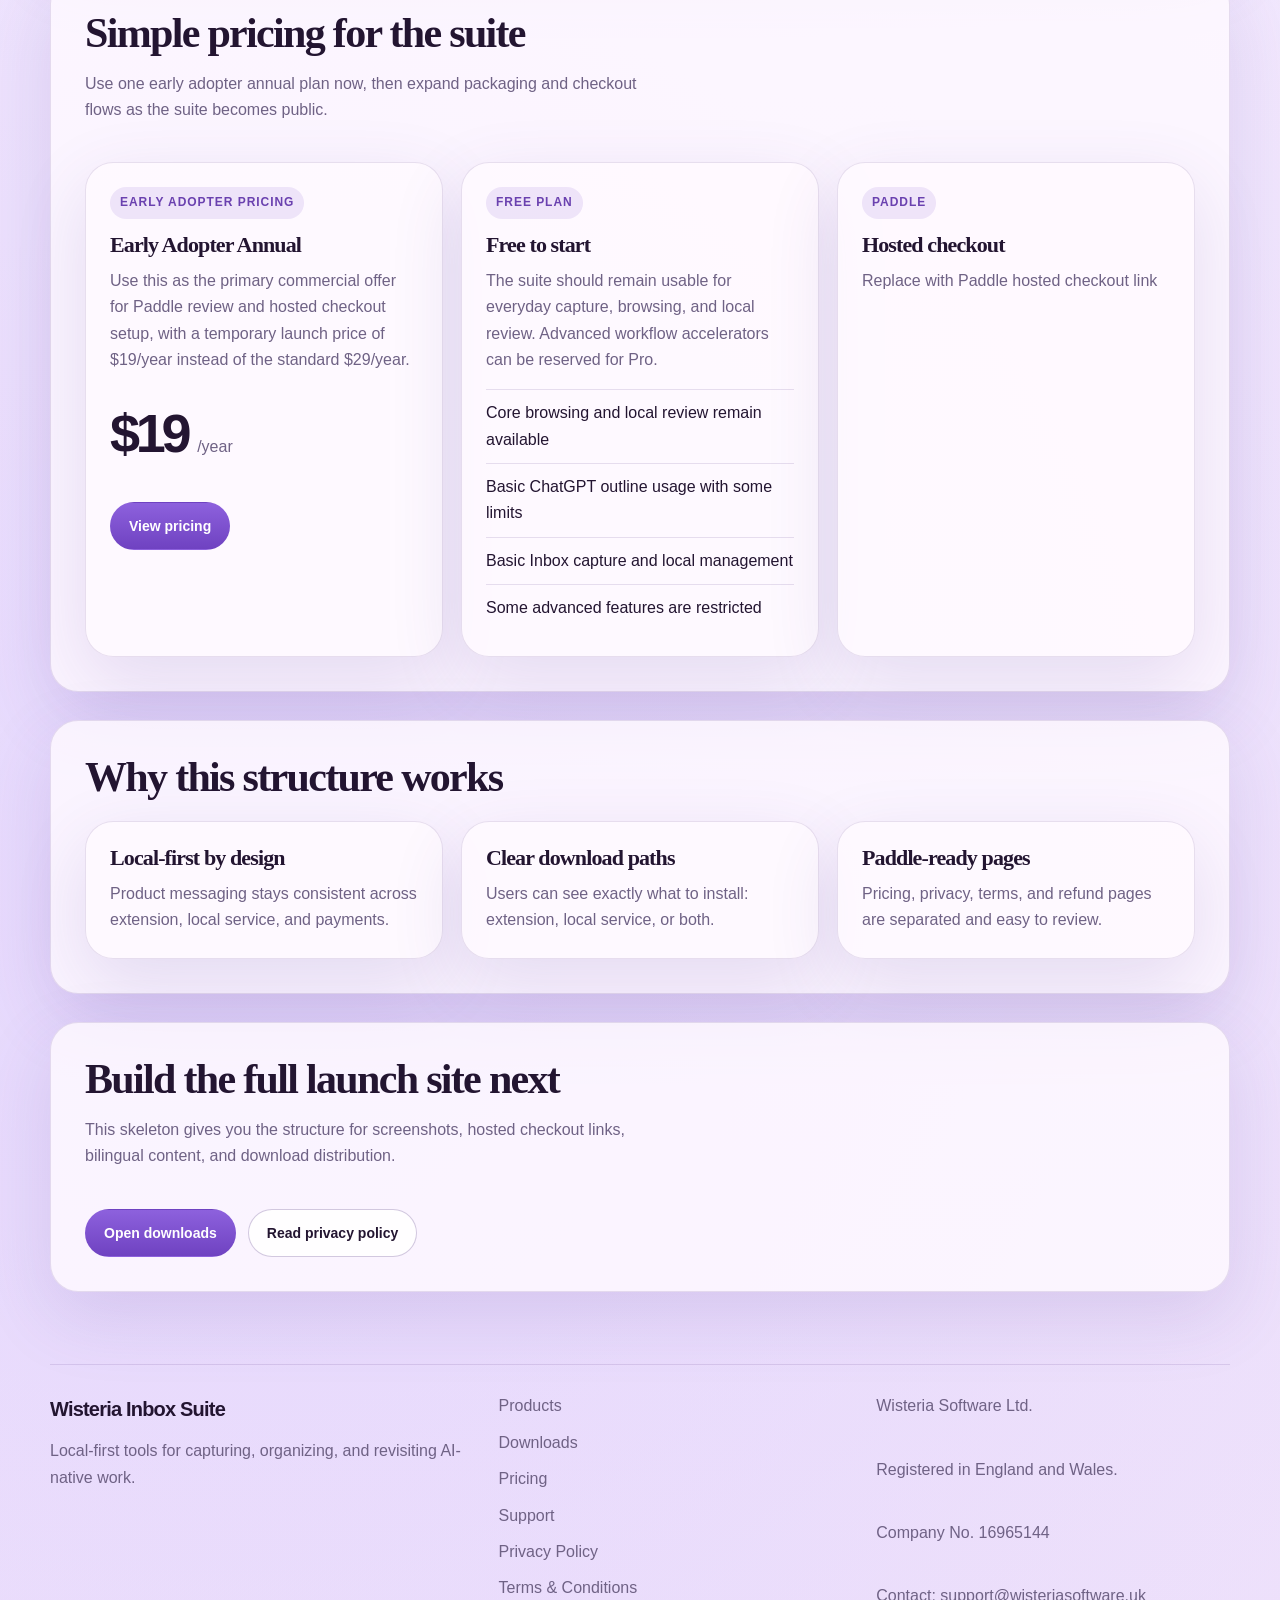
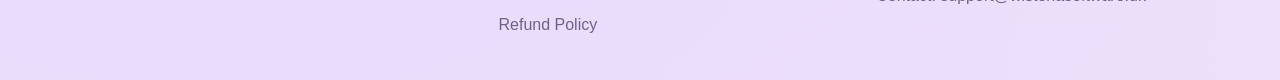
==== commit aef85714: "paddle 抓取友好" ====
--- a/index.html
+++ b/index.html
@@ -9,7 +9,28 @@
   <link rel="stylesheet" href="./assets/css/site.css" />
 </head>
 <body data-page="home" data-root="." data-title-key="home.title" data-description-key="home.description">
-  <div id="site-header"></div>
+  <div id="site-header">
+    <header class="site-header">
+      <div class="shell nav-shell">
+        <a class="brand-lockup" href="./index.html">
+          <span class="brand-kicker">Wisteria Software</span>
+          <span class="brand-name">Wisteria Inbox Suite</span>
+        </a>
+        <div class="nav-cluster">
+          <nav class="site-nav" aria-label="Primary">
+            <a class="nav-link is-active" href="./index.html">Home</a>
+            <a class="nav-link" href="./products/index.html">Products</a>
+            <a class="nav-link" href="./downloads/index.html">Downloads</a>
+            <a class="nav-link" href="./pricing/index.html">Pricing</a>
+            <a class="nav-link" href="./support/index.html">Support</a>
+            <a class="nav-link" href="./privacy/index.html">Privacy Policy</a>
+            <a class="nav-link" href="./terms/index.html">Terms &amp; Conditions</a>
+            <a class="nav-link" href="./refund/index.html">Refund Policy</a>
+          </nav>
+        </div>
+      </div>
+    </header>
+  </div>
 
   <main>
     <div class="shell page-stack">
@@ -17,35 +38,68 @@
         <div class="hero-panel">
           <div class="hero-mark">
             <img class="hero-mark-icon" src="./assets/img/wisteria-bloom.svg" alt="Wisteria flower icon" />
-            <div class="eyebrow" data-i18n="home.eyebrow"></div>
-          </div>
-          <h1 data-i18n="home.heroTitle"></h1>
-          <p class="lead" data-i18n="home.heroBody"></p>
-          <p class="muted" style="margin-top:14px;" data-i18n="home.heroNote"></p>
+            <div class="eyebrow" data-i18n="home.eyebrow">New Product Portal</div>
+          </div>
+          <h1 data-i18n="home.heroTitle">One suite for capturing, organizing, and revisiting AI work.</h1>
+          <p class="lead" data-i18n="home.heroBody">Wisteria Inbox Suite brings together ChatGPT inbox, Inbox Capture, and the local Inbox service into one local-first workflow.</p>
+          <p class="muted" style="margin-top:14px;" data-i18n="home.heroNote">Free to start, with Pro features for advanced workflows.</p>
           <div class="hero-actions">
-            <a class="btn" href="./products/index.html" data-i18n="home.heroPrimary"></a>
-            <a class="btn-secondary" href="./pricing/index.html" data-i18n="home.heroSecondary"></a>
-          </div>
-          <div class="notice-strip" data-i18n="common.localizedDraft"></div>
+            <a class="btn" href="./products/index.html" data-i18n="home.heroPrimary">Explore the suite</a>
+            <a class="btn-secondary" href="./pricing/index.html" data-i18n="home.heroSecondary">See pricing</a>
+          </div>
+          <div class="notice-strip" data-i18n="common.localizedDraft">Chinese interface is wired and ready for content.</div>
         </div>
 
         <aside class="hero-sidecard">
-          <div class="card-tag" data-i18n="common.earlyAdopter"></div>
-          <h3 style="margin-top:16px;" data-i18n="home.heroCardTitle"></h3>
-          <p data-i18n="home.heroCardBody"></p>
+          <div class="card-tag" data-i18n="common.earlyAdopter">Early adopter pricing</div>
+          <h3 style="margin-top:16px;" data-i18n="home.heroCardTitle">Early adopter pricing</h3>
+          <p data-i18n="home.heroCardBody">Launch with an early adopter annual plan at $19/year while the hosted checkout flow is being finalized.</p>
           <div class="price-block">
             <div class="price-stack">
-              <div class="price-original" data-i18n="common.originalAnnualPrice"></div>
+              <div class="price-original" data-i18n="common.originalAnnualPrice">$29/year</div>
               <div class="price-row">
                 <div class="price-value">$19</div>
-                <div class="muted" data-i18n="common.annualSuffix"></div>
+                <div class="muted" data-i18n="common.annualSuffix">/year</div>
               </div>
             </div>
           </div>
           <div class="button-row">
-            <a class="btn" href="./pricing/index.html" data-i18n="common.viewPricing"></a>
+            <a class="btn" href="./pricing/index.html" data-i18n="common.viewPricing">View pricing</a>
           </div>
         </aside>
+      </section>
+
+      <section class="section-panel">
+        <div class="section-head">
+          <div>
+            <h2>Buyer Information</h2>
+            <p class="section-copy">Review pricing, privacy, terms, refund, and support information before checkout.</p>
+          </div>
+        </div>
+        <div class="grid-3">
+          <article class="card">
+            <h3>Pricing</h3>
+            <p>Review the annual plan, checkout notes, and support links.</p>
+            <div class="button-row">
+              <a class="btn-secondary" href="./pricing/index.html">Open pricing page</a>
+            </div>
+          </article>
+          <article class="card">
+            <h3>Policies</h3>
+            <ul class="list">
+              <li><a href="./privacy/index.html">Privacy Policy</a></li>
+              <li><a href="./terms/index.html">Terms &amp; Conditions</a></li>
+              <li><a href="./refund/index.html">Refund Policy</a></li>
+            </ul>
+          </article>
+          <article class="card">
+            <h3>Support</h3>
+            <p>Email <a href="mailto:support@wisteriasoftware.uk">support@wisteriasoftware.uk</a> for billing, refunds, or product questions.</p>
+            <div class="button-row">
+              <a class="btn-secondary" href="./support/index.html">Open support page</a>
+            </div>
+          </article>
+        </div>
       </section>
 
       <section class="section-panel">
@@ -434,7 +488,31 @@
     </div>
   </main>
 
-  <div id="site-footer"></div>
+  <div id="site-footer">
+    <footer class="site-footer">
+      <div class="shell footer-grid">
+        <div>
+          <div class="footer-brand">Wisteria Inbox Suite</div>
+          <p class="footer-copy">Local-first tools for capturing, organizing, and revisiting AI-native work.</p>
+        </div>
+        <div class="footer-links">
+          <a href="./products/index.html">Products</a>
+          <a href="./downloads/index.html">Downloads</a>
+          <a href="./pricing/index.html">Pricing</a>
+          <a href="./support/index.html">Support</a>
+          <a href="./privacy/index.html">Privacy Policy</a>
+          <a href="./terms/index.html">Terms &amp; Conditions</a>
+          <a href="./refund/index.html">Refund Policy</a>
+        </div>
+        <div class="footer-meta">
+          <div>Wisteria Software Ltd.</div>
+          <div>Registered in England and Wales.</div>
+          <div>Company No. 16965144</div>
+          <div>Contact: <a href="mailto:support@wisteriasoftware.uk">support@wisteriasoftware.uk</a></div>
+        </div>
+      </div>
+    </footer>
+  </div>
 
   <script src="./assets/data/site.config.js"></script>
   <script src="./assets/data/site.en.js"></script>
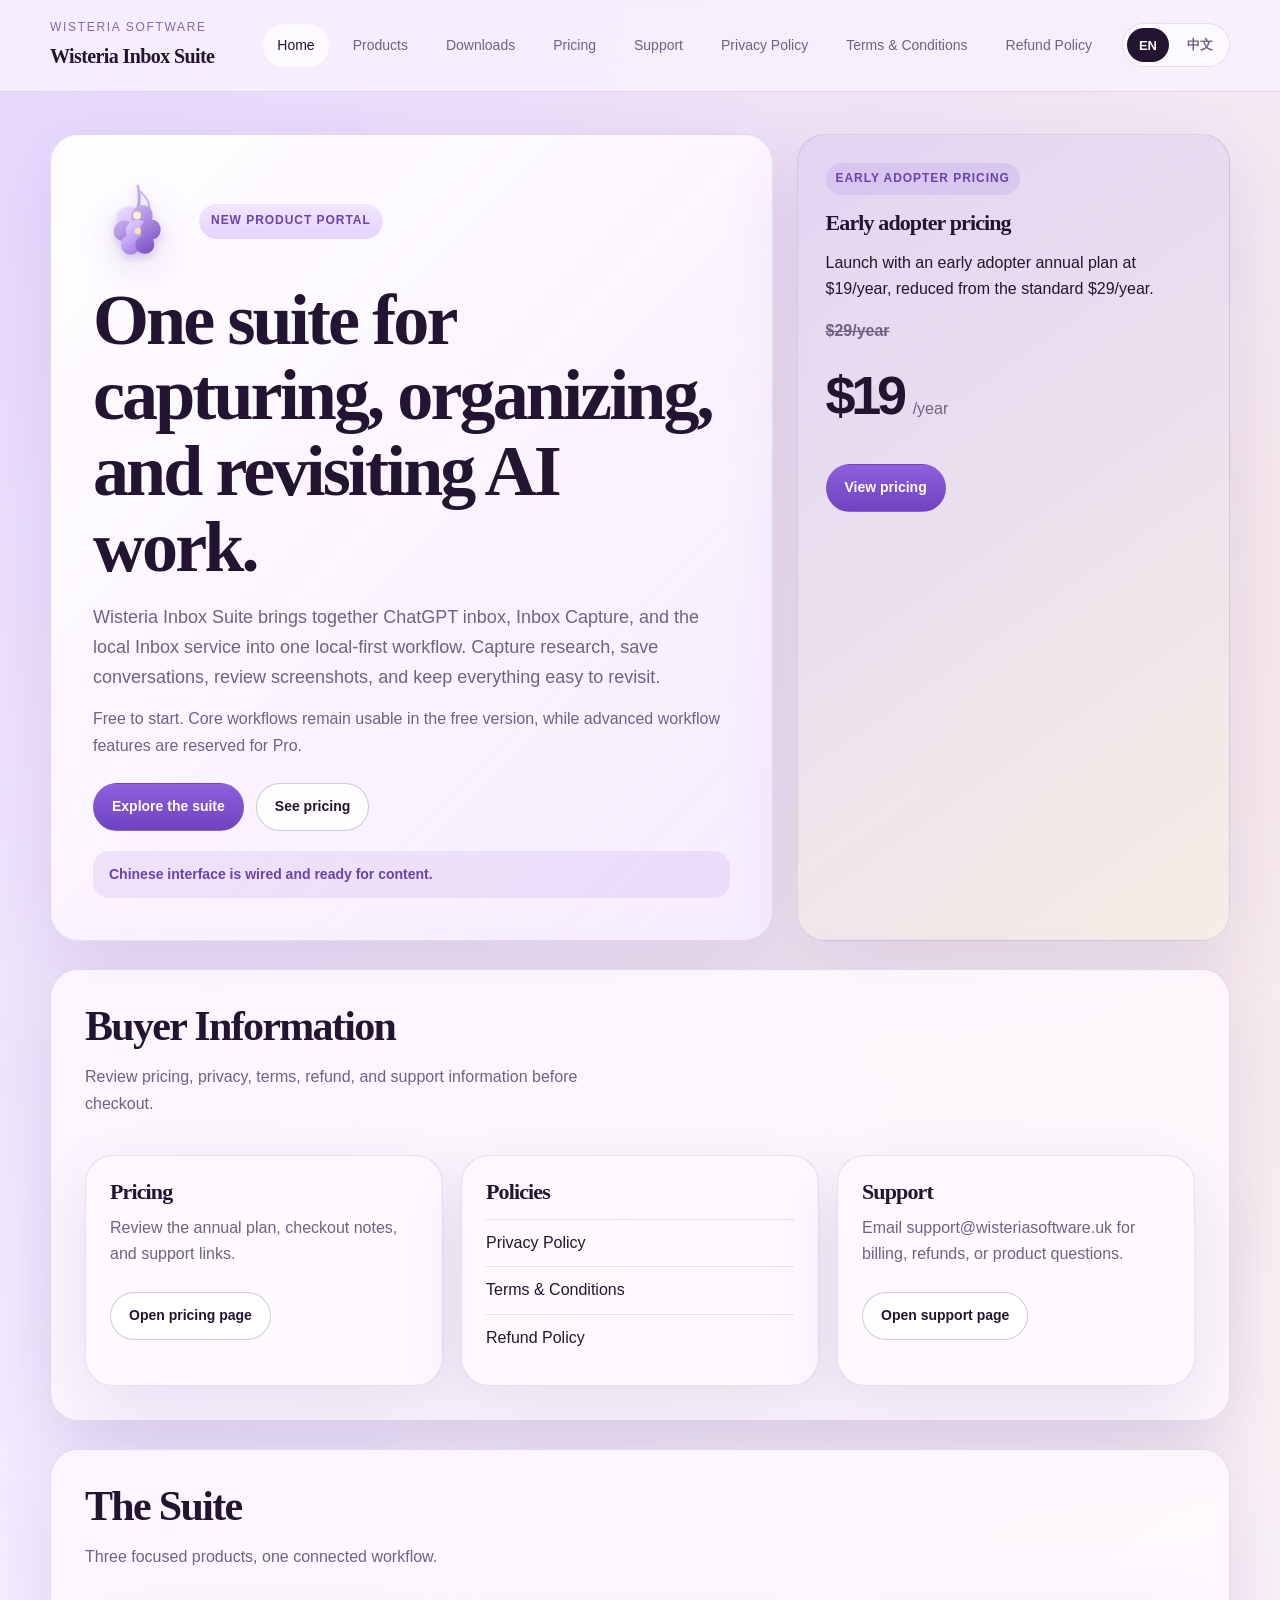
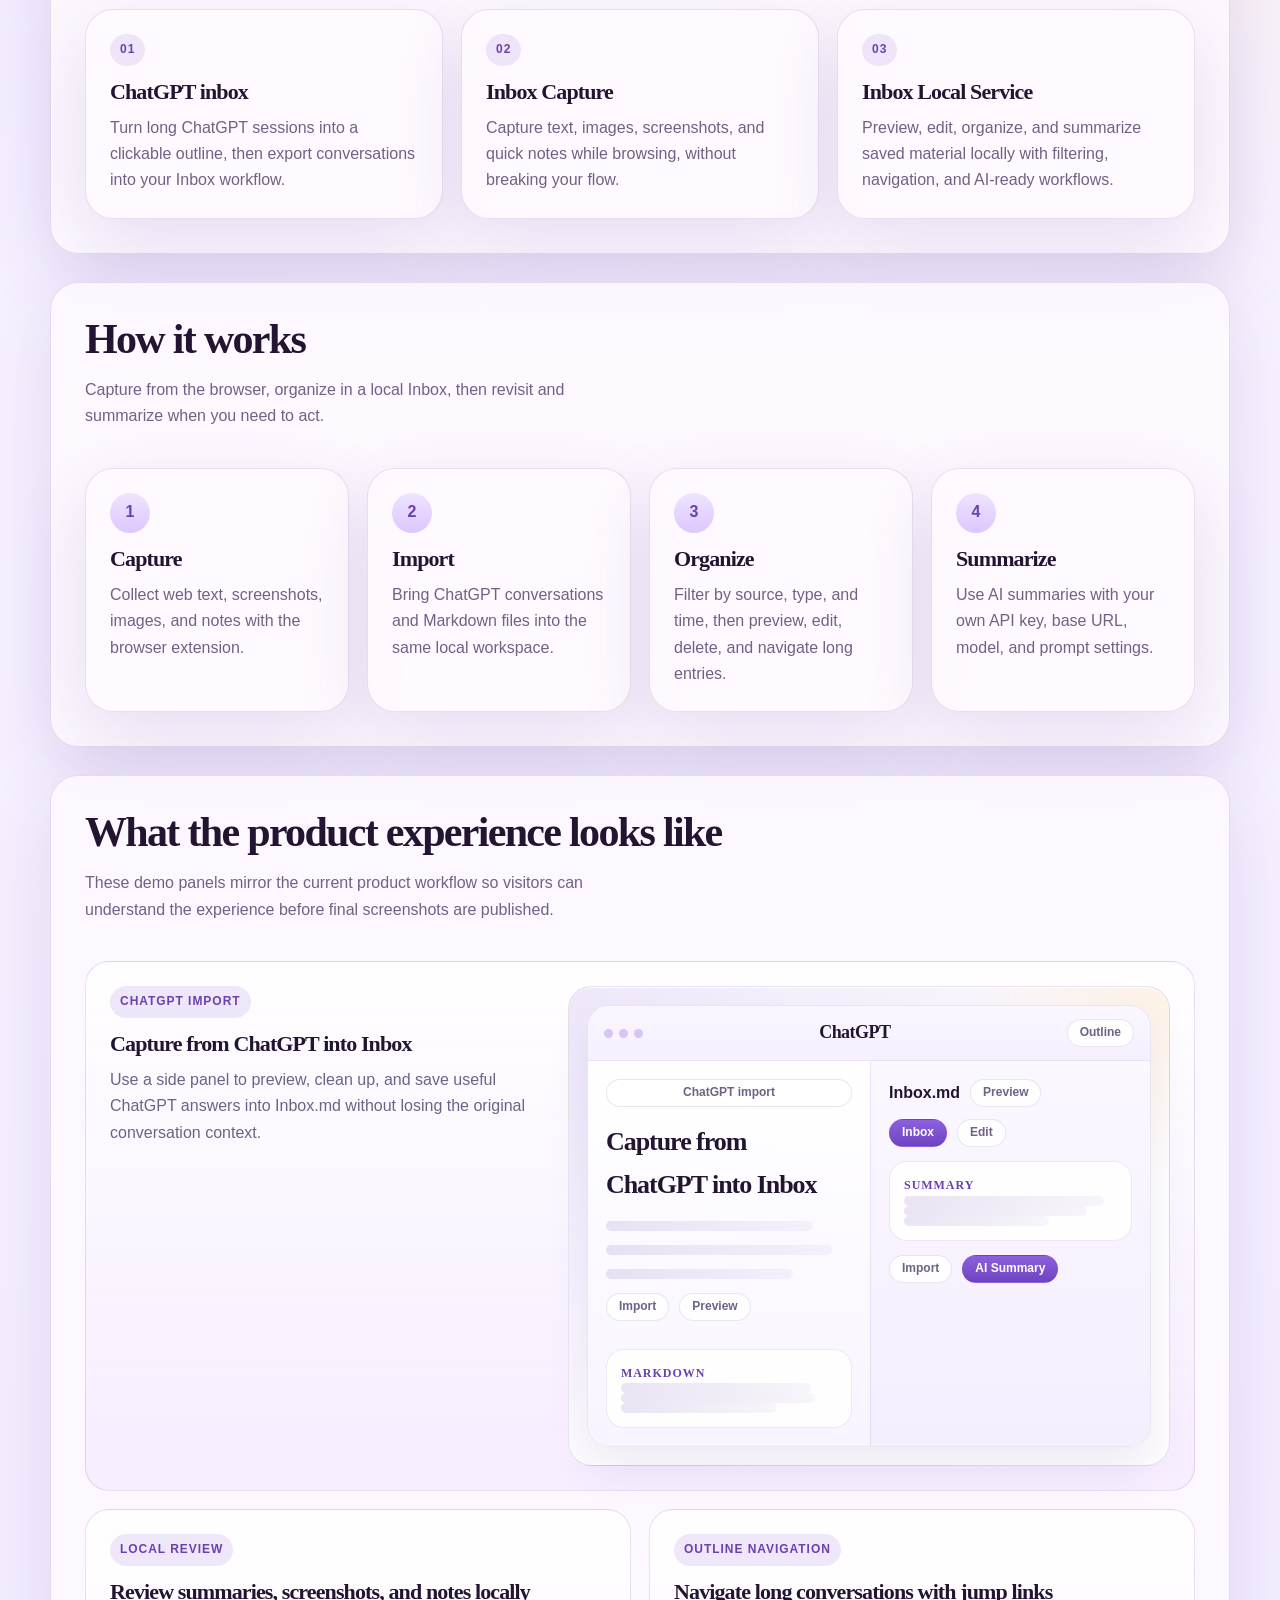
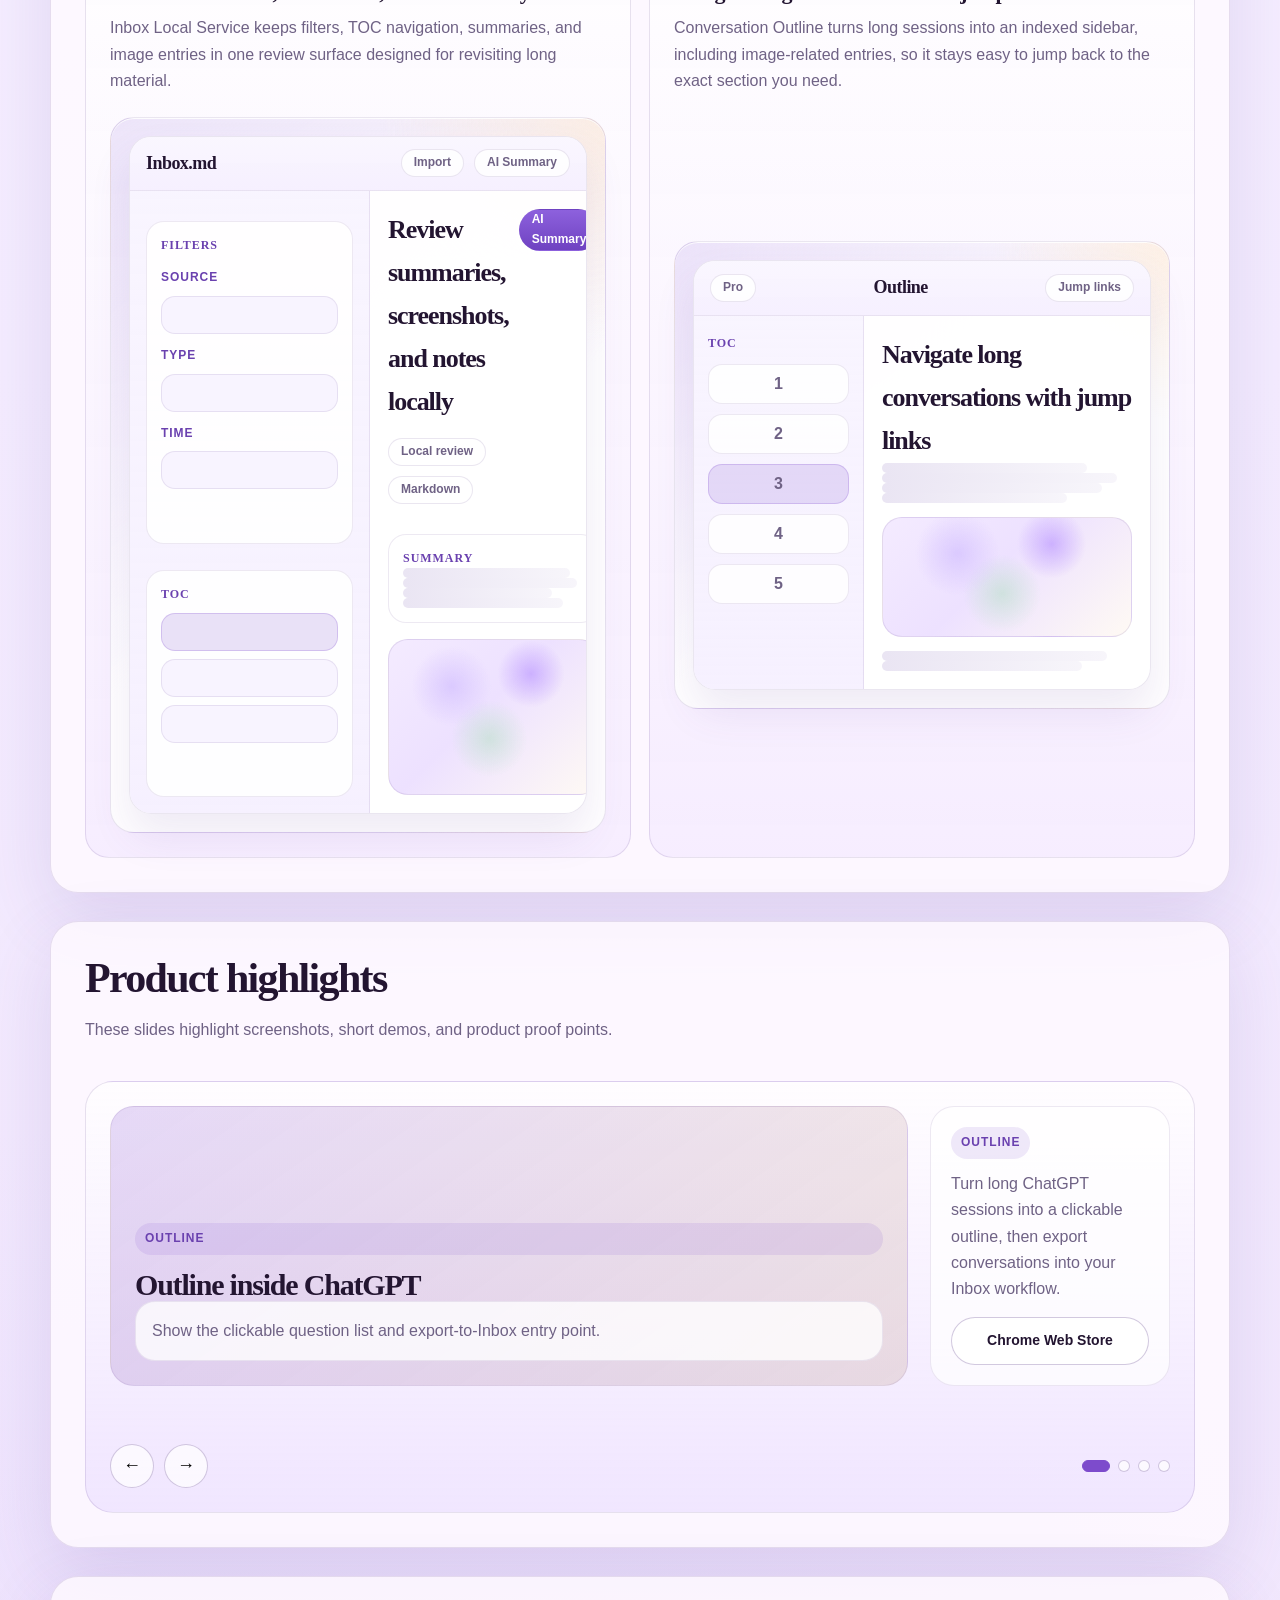
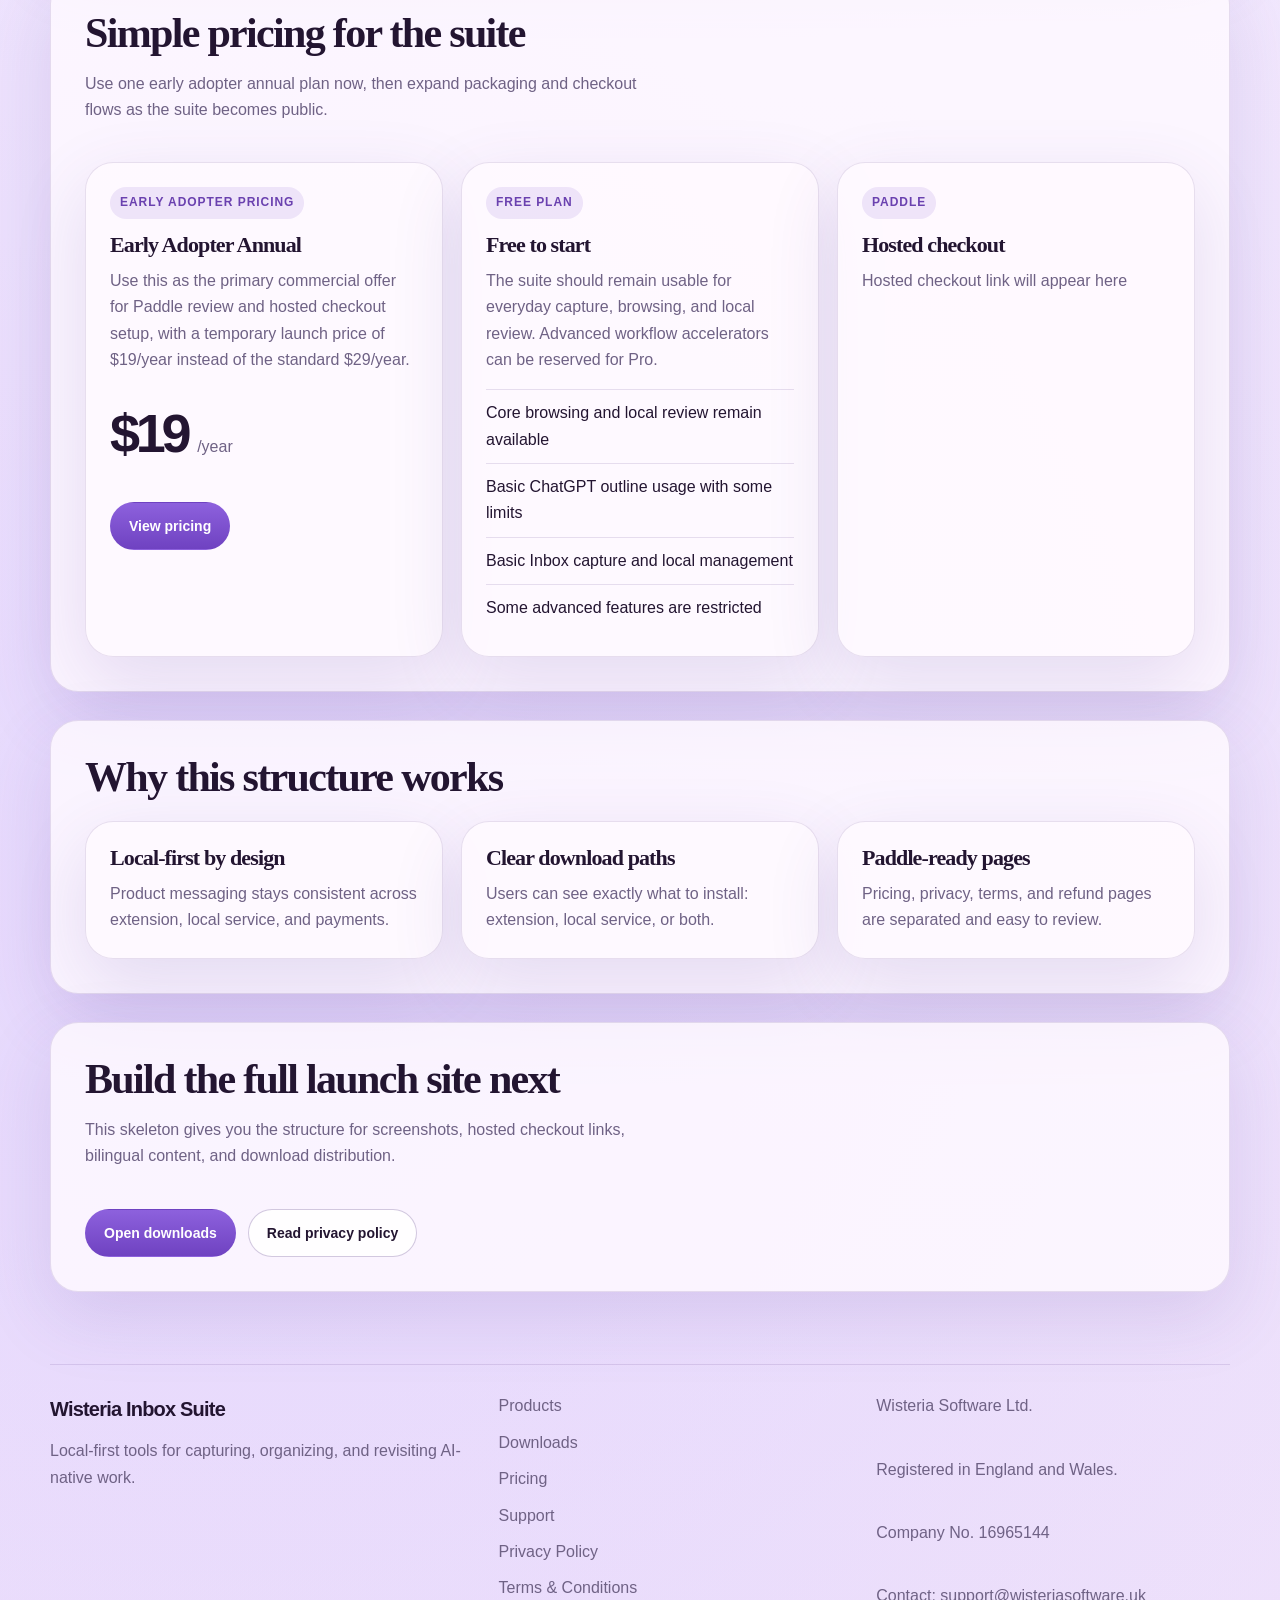
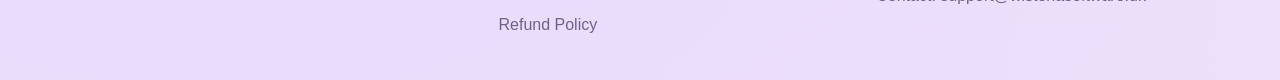
==== commit 98400f95: "修改隐私部分，准备 chrome审核" ====
--- a/index.html
+++ b/index.html
@@ -94,7 +94,7 @@
           </article>
           <article class="card">
             <h3>Support</h3>
-            <p>Email <a href="mailto:support@wisteriasoftware.uk">support@wisteriasoftware.uk</a> for billing, refunds, or product questions.</p>
+            <p>Email <a href="#" data-mailto="support@wisteriasoftware.uk"><!--email_off-->support@wisteriasoftware.uk<!--/email_off--></a> for billing, refunds, or product questions.</p>
             <div class="button-row">
               <a class="btn-secondary" href="./support/index.html">Open support page</a>
             </div>
@@ -508,7 +508,7 @@
           <div>Wisteria Software Ltd.</div>
           <div>Registered in England and Wales.</div>
           <div>Company No. 16965144</div>
-          <div>Contact: <a href="mailto:support@wisteriasoftware.uk">support@wisteriasoftware.uk</a></div>
+          <div>Contact: <a href="#" data-mailto="support@wisteriasoftware.uk"><!--email_off-->support@wisteriasoftware.uk<!--/email_off--></a></div>
         </div>
       </div>
     </footer>
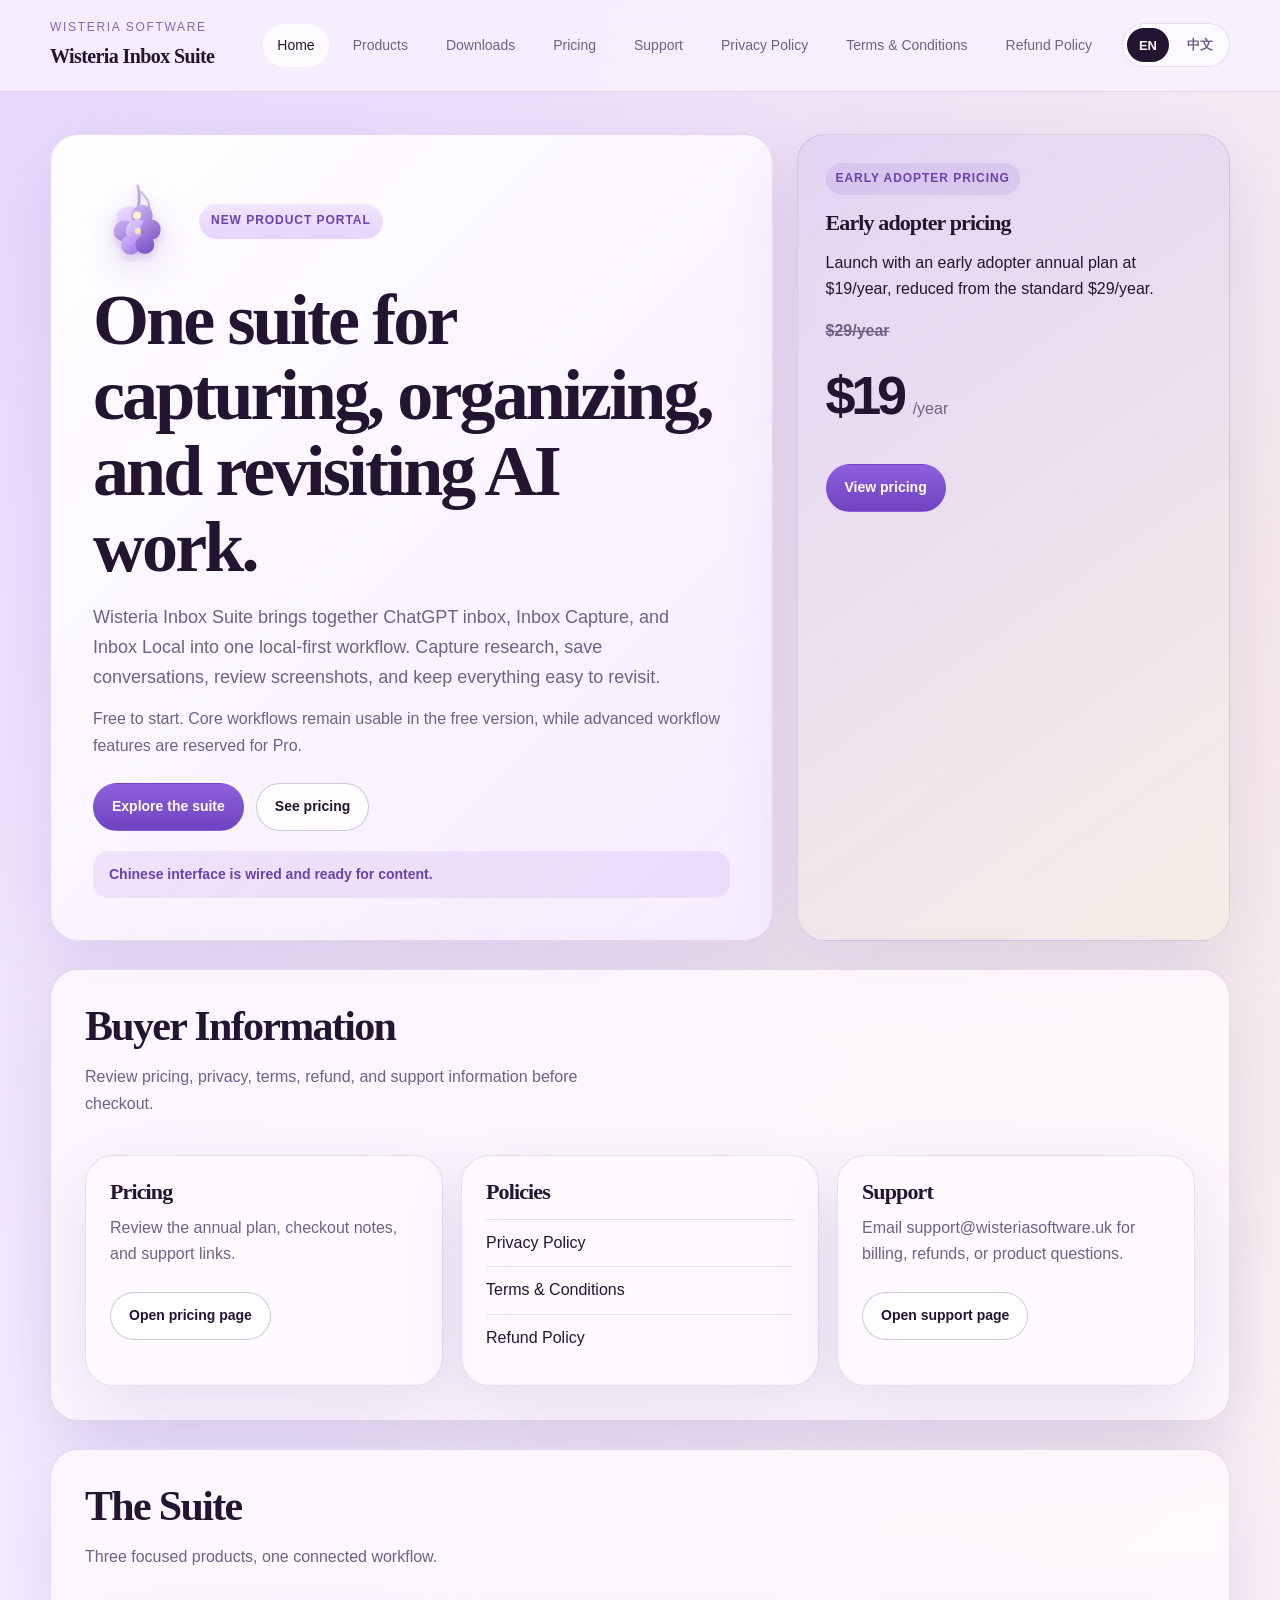
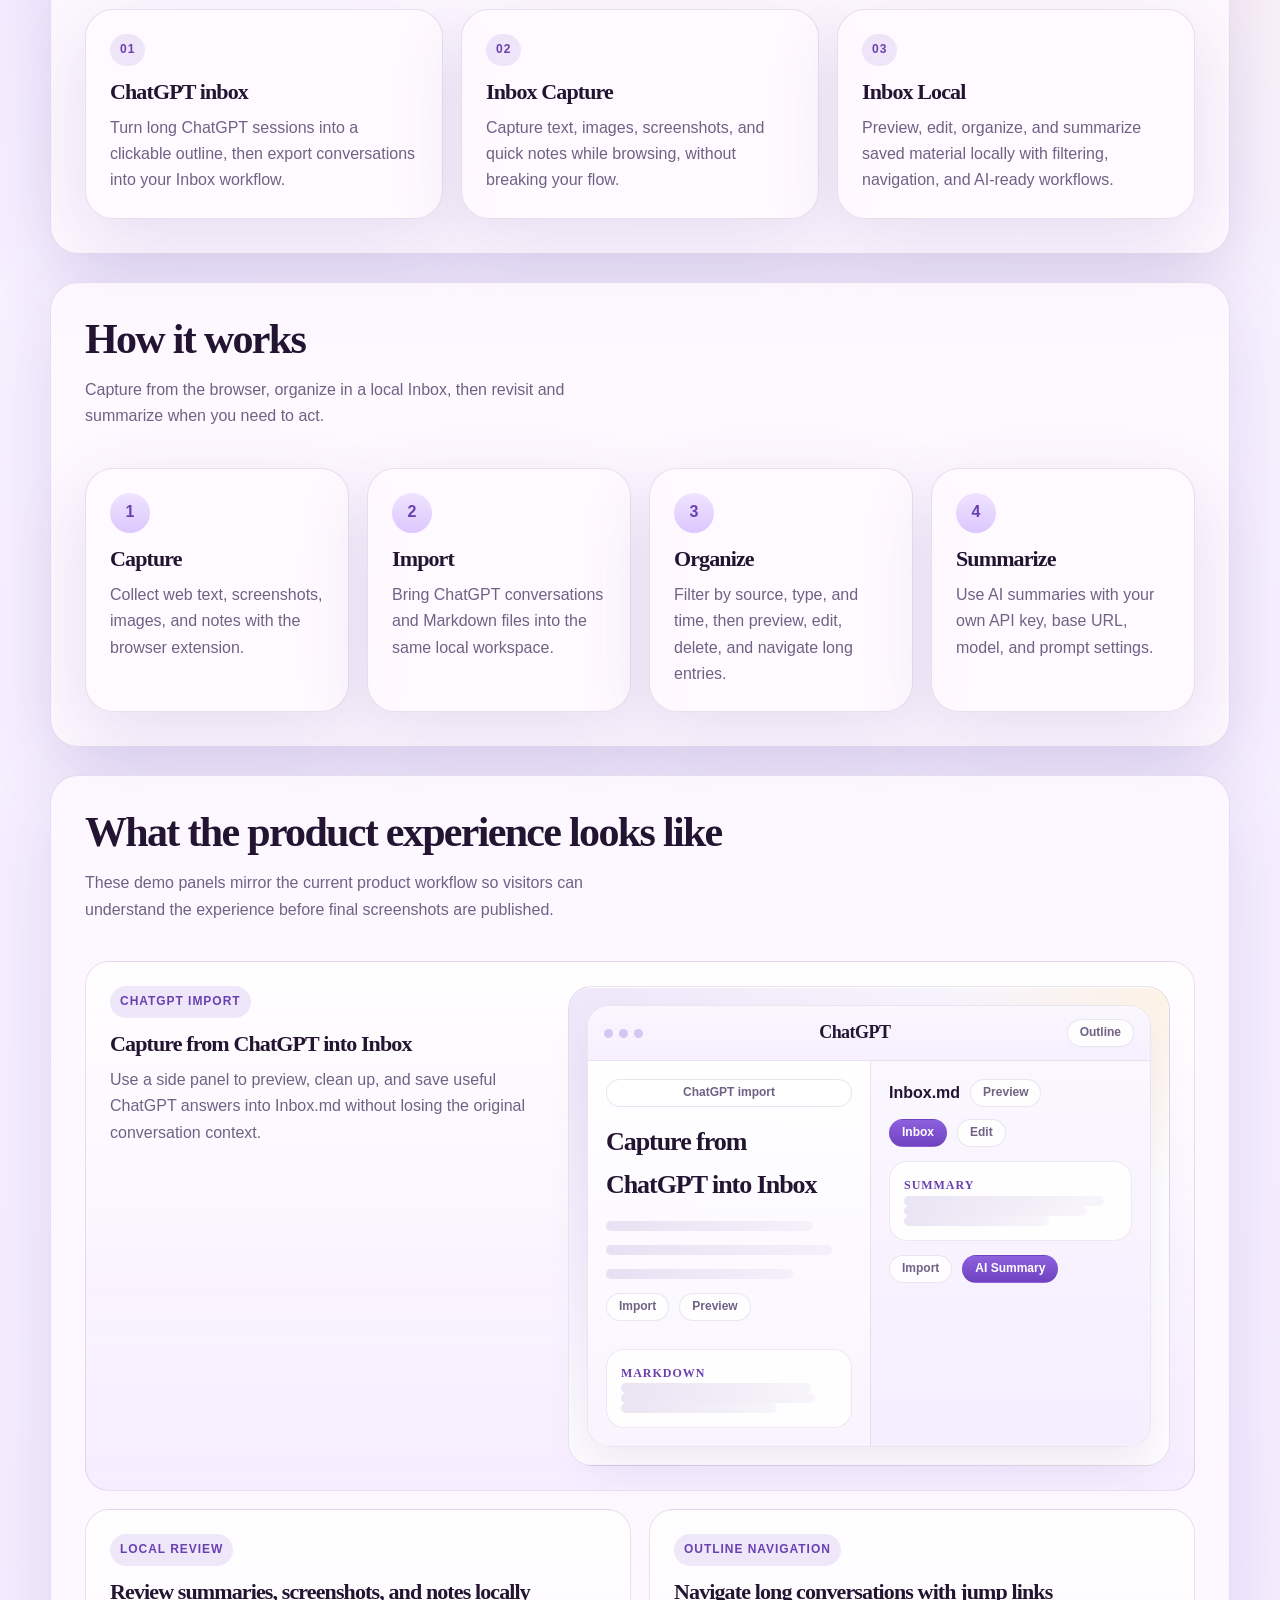
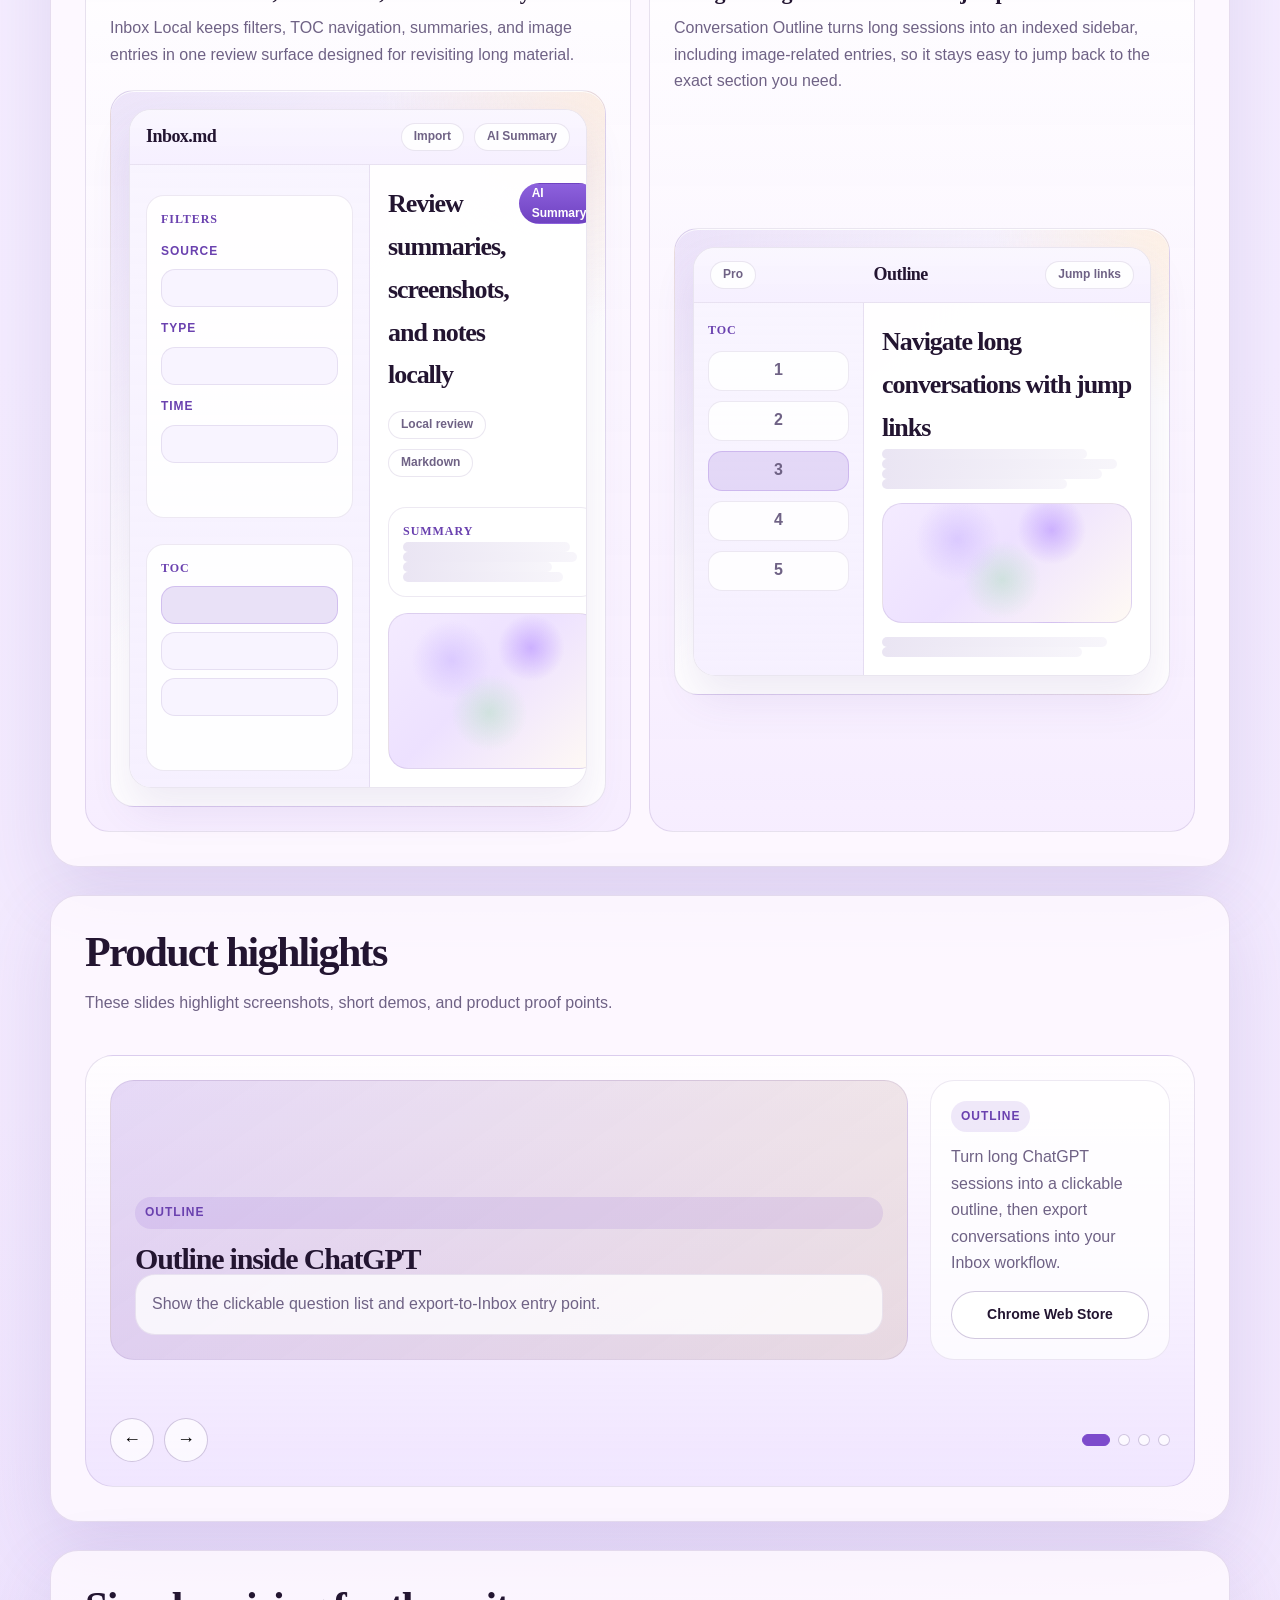
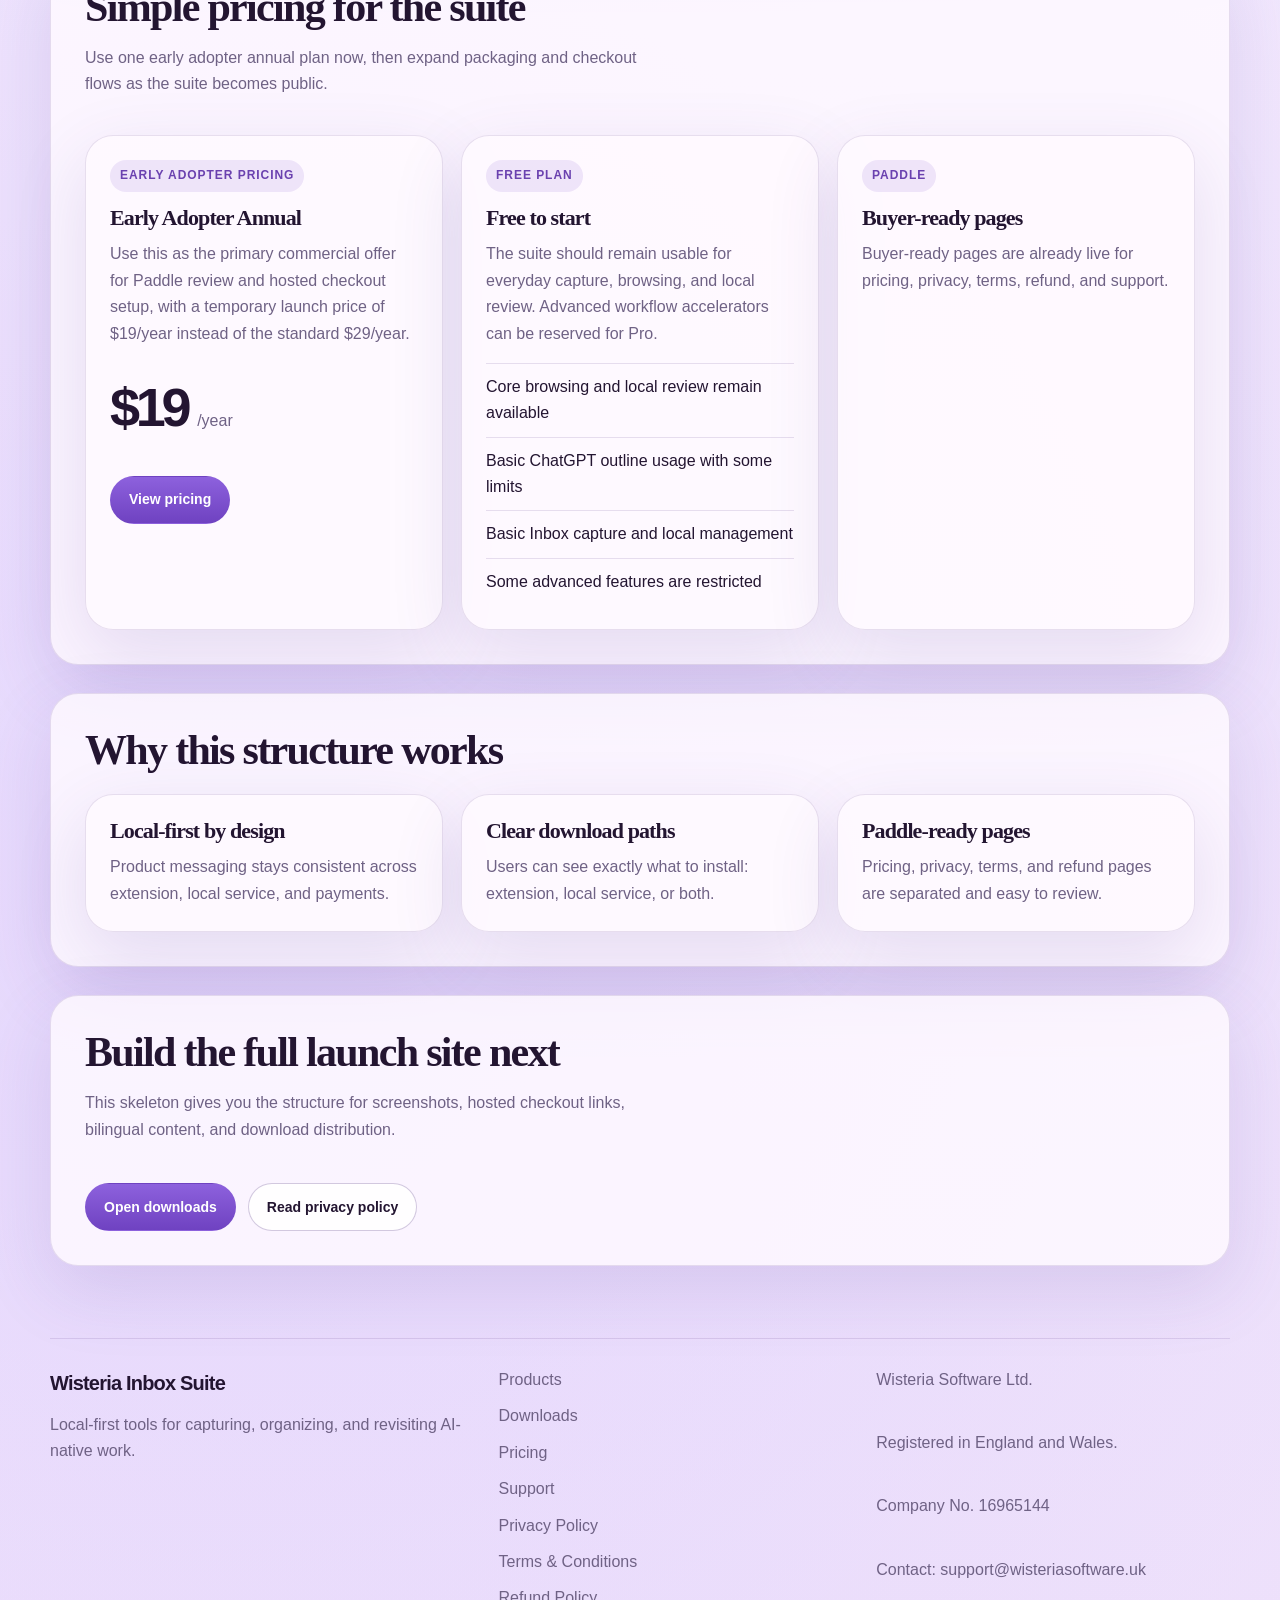
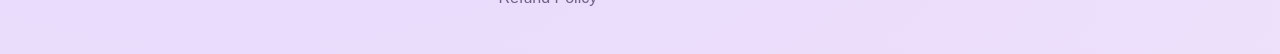
==== commit 0990ec6b: "修改Inbox Local为新产品名" ====
--- a/index.html
+++ b/index.html
@@ -41,7 +41,7 @@
             <div class="eyebrow" data-i18n="home.eyebrow">New Product Portal</div>
           </div>
           <h1 data-i18n="home.heroTitle">One suite for capturing, organizing, and revisiting AI work.</h1>
-          <p class="lead" data-i18n="home.heroBody">Wisteria Inbox Suite brings together ChatGPT inbox, Inbox Capture, and the local Inbox service into one local-first workflow.</p>
+          <p class="lead" data-i18n="home.heroBody">Wisteria Inbox Suite brings together ChatGPT inbox, Inbox Capture, and Inbox Local into one local-first workflow.</p>
           <p class="muted" style="margin-top:14px;" data-i18n="home.heroNote">Free to start, with Pro features for advanced workflows.</p>
           <div class="hero-actions">
             <a class="btn" href="./products/index.html" data-i18n="home.heroPrimary">Explore the suite</a>
@@ -53,7 +53,7 @@
         <aside class="hero-sidecard">
           <div class="card-tag" data-i18n="common.earlyAdopter">Early adopter pricing</div>
           <h3 style="margin-top:16px;" data-i18n="home.heroCardTitle">Early adopter pricing</h3>
-          <p data-i18n="home.heroCardBody">Launch with an early adopter annual plan at $19/year while the hosted checkout flow is being finalized.</p>
+          <p data-i18n="home.heroCardBody">Launch with an early adopter annual plan at $19/year, reduced from the standard $29/year.</p>
           <div class="price-block">
             <div class="price-stack">
               <div class="price-original" data-i18n="common.originalAnnualPrice">$29/year</div>
--- a/assets/css/site.css
+++ b/assets/css/site.css
@@ -866,6 +866,55 @@
   font-weight: 600;
 }
 
+.pricing-table-wrap {
+  overflow-x: auto;
+  border-radius: 22px;
+  border: 1px solid var(--line);
+  background: rgba(255, 255, 255, 0.72);
+}
+
+.pricing-table {
+  width: 100%;
+  min-width: 720px;
+  border-collapse: collapse;
+}
+
+.pricing-table th,
+.pricing-table td {
+  padding: 16px 18px;
+  border-bottom: 1px solid var(--line);
+  text-align: left;
+}
+
+.pricing-table thead th {
+  background: linear-gradient(180deg, rgba(244, 235, 255, 0.96), rgba(238, 226, 255, 0.88));
+  color: #6a41af;
+  font-size: 13px;
+  font-weight: 800;
+  letter-spacing: 0.08em;
+  text-transform: uppercase;
+}
+
+.pricing-table tbody th {
+  width: 46%;
+  font-weight: 700;
+  color: var(--ink);
+}
+
+.pricing-table tbody td {
+  width: 27%;
+  color: var(--ink-soft);
+}
+
+.pricing-table tbody tr:last-child th,
+.pricing-table tbody tr:last-child td {
+  border-bottom: 0;
+}
+
+.pricing-table tbody tr:nth-child(even) {
+  background: rgba(255, 255, 255, 0.46);
+}
+
 @media (max-width: 1040px) {
   .hero-grid,
   .grid-3,
